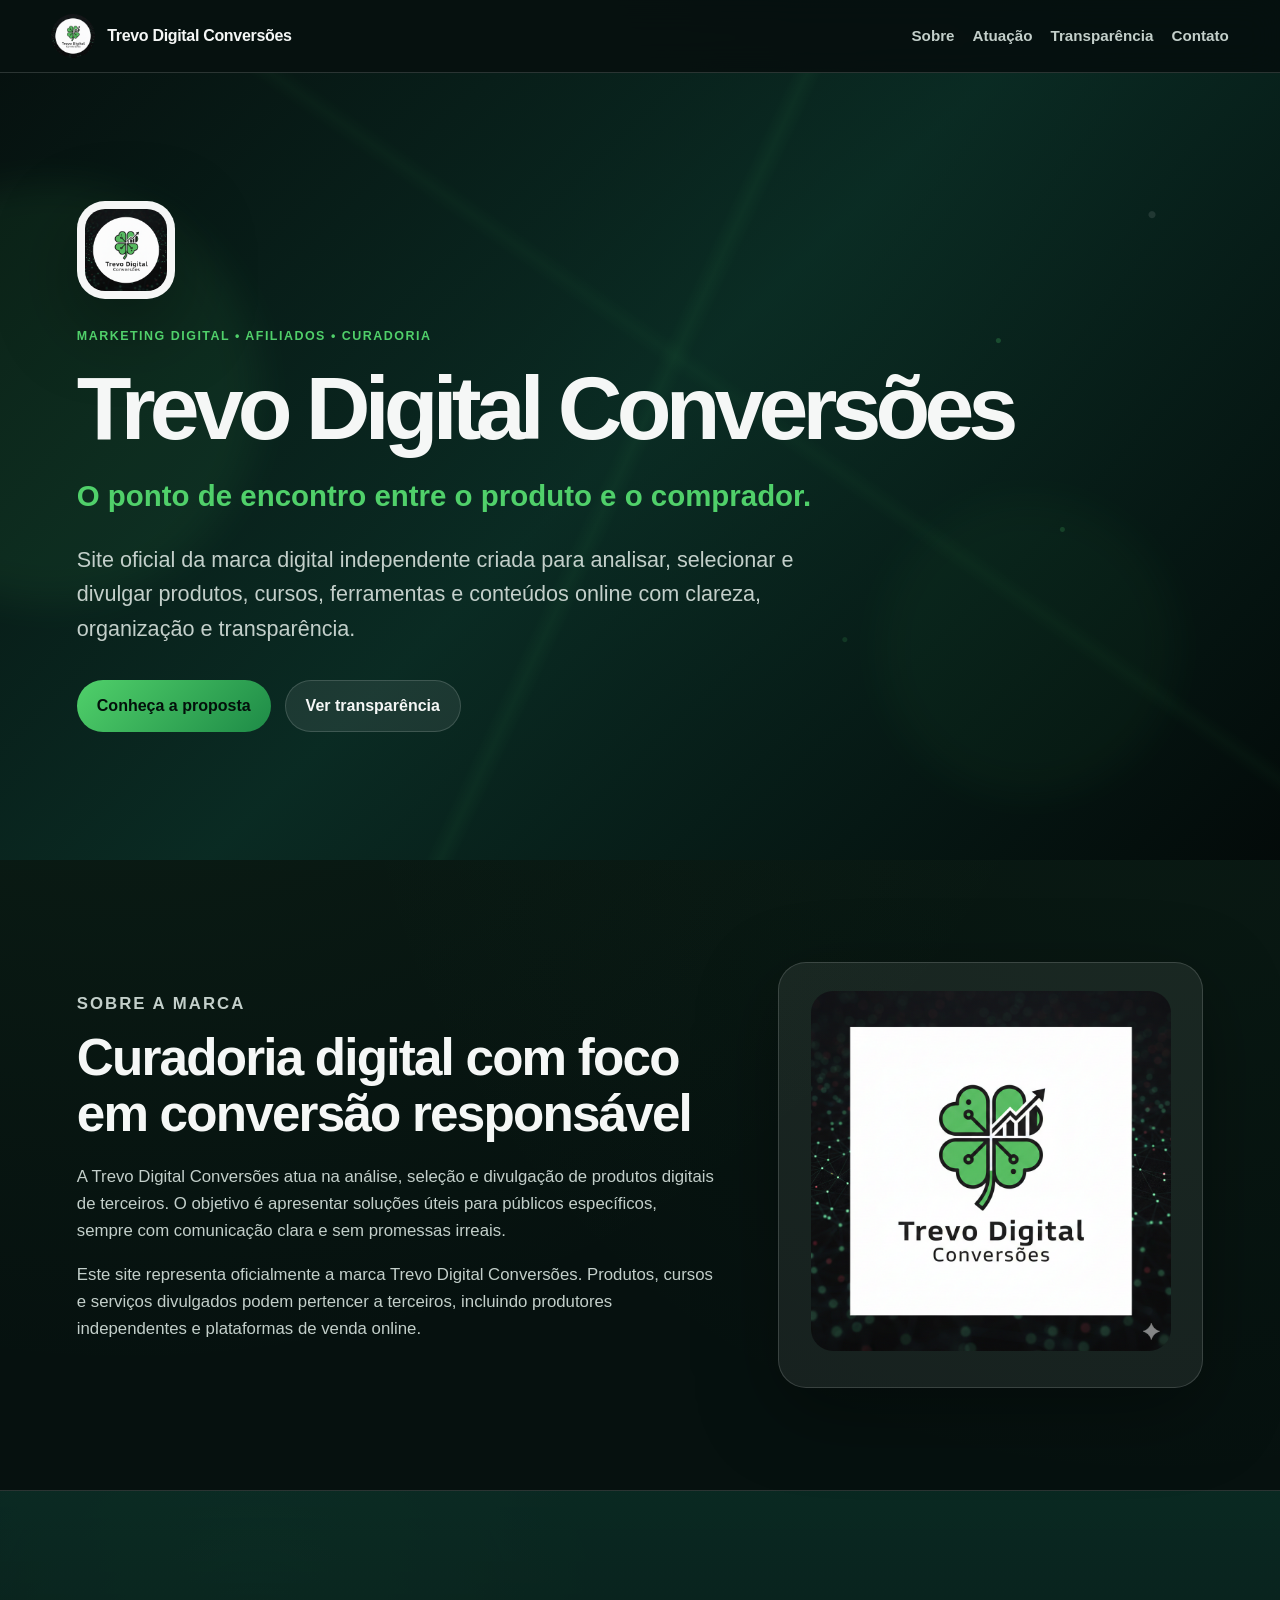
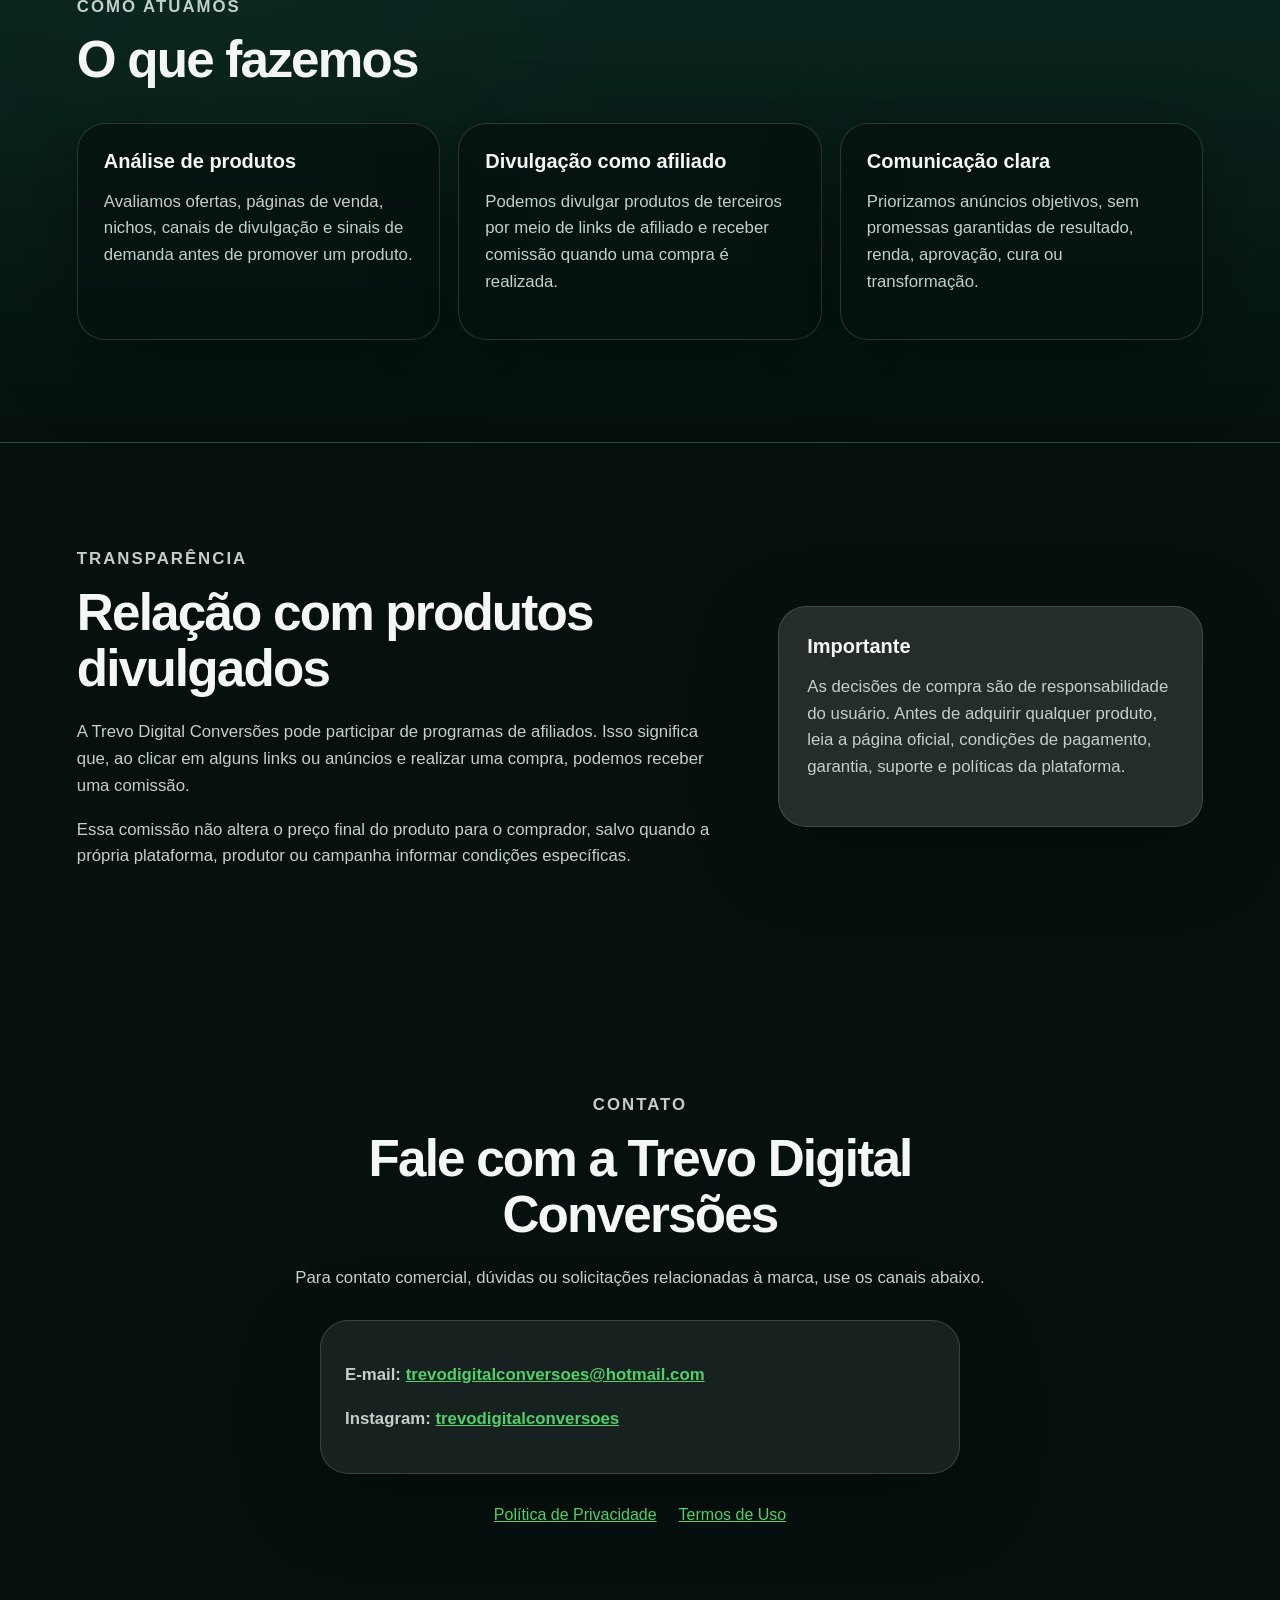
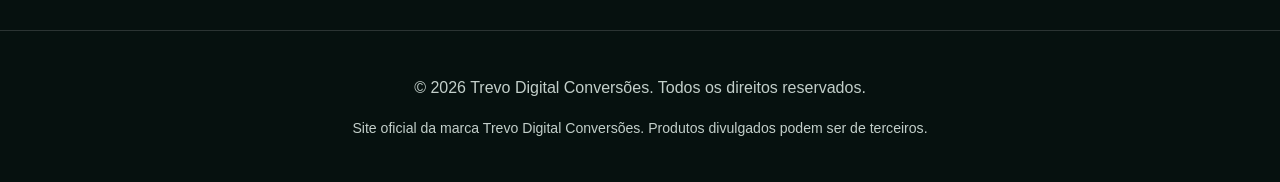
==== index.html @ 2ec28d75 "Implantação site oficial da marca Trevo Digital Conversões" ====
<!doctype html>
<html lang="pt-BR">
<head>
  <meta charset="utf-8">
  <meta name="viewport" content="width=device-width, initial-scale=1">
  <title>Trevo Digital Conversões</title>
  <meta name="description" content="Site oficial da Trevo Digital Conversões, marca digital independente de curadoria, análise e divulgação de produtos digitais.">
  <meta name="theme-color" content="#06110f">
  <meta name="robots" content="index, follow">
  <meta property="og:title" content="Trevo Digital Conversões">
  <meta property="og:description" content="Conexão estratégica entre produtos digitais e compradores.">
  <meta property="og:image" content="assets/logo-social.png">
  <meta property="og:type" content="website">
  <link rel="icon" href="assets/logo-social.png">
  <link rel="stylesheet" href="styles.css">
</head>

<body>
  <header class="site-header">
    <a class="brand" href="#inicio" aria-label="Trevo Digital Conversões">
      <img src="assets/logo-social.png" alt="Logo Trevo Digital Conversões">
      <span>Trevo Digital Conversões</span>
    </a>

    <nav aria-label="Navegação principal">
      <a href="#sobre">Sobre</a>
      <a href="#atuacao">Atuação</a>
      <a href="#transparencia">Transparência</a>
      <a href="#contato">Contato</a>
    </nav>
  </header>

  <main id="inicio">
    <section class="hero">
      <div class="hero-glow hero-glow-one"></div>
      <div class="hero-glow hero-glow-two"></div>
      <div class="network-bg" aria-hidden="true"></div>

      <div class="hero-content">
        <div class="hero-logo-wrap">
          <img src="assets/logo-social.png" alt="Logo Trevo Digital Conversões">
        </div>

        <p class="eyebrow">Marketing digital • Afiliados • Curadoria</p>

        <h1>Trevo Digital Conversões</h1>

        <p class="slogan">O ponto de encontro entre o produto e o comprador.</p>

        <p class="lead">
          Site oficial da marca digital independente criada para analisar, selecionar e divulgar
          produtos, cursos, ferramentas e conteúdos online com clareza, organização e transparência.
        </p>

        <div class="hero-actions">
          <a class="button primary" href="#atuacao">Conheça a proposta</a>
          <a class="button secondary" href="#transparencia">Ver transparência</a>
        </div>
      </div>
    </section>

    <section id="sobre" class="section">
      <div class="section-grid">
        <div>
          <p class="eyebrow">Sobre a marca</p>
          <h2>Curadoria digital com foco em conversão responsável</h2>
          <p>
            A Trevo Digital Conversões atua na análise, seleção e divulgação de produtos digitais
            de terceiros. O objetivo é apresentar soluções úteis para públicos específicos, sempre
            com comunicação clara e sem promessas irreais.
          </p>
          <p>
            Este site representa oficialmente a marca Trevo Digital Conversões. Produtos, cursos e
            serviços divulgados podem pertencer a terceiros, incluindo produtores independentes e
            plataformas de venda online.
          </p>
        </div>

        <div class="logo-card">
          <img src="assets/logo.png" alt="Símbolo e nome Trevo Digital Conversões">
        </div>
      </div>
    </section>

    <section id="atuacao" class="section section-dark">
      <p class="eyebrow">Como atuamos</p>
      <h2>O que fazemos</h2>

      <div class="cards">
        <article class="card">
          <h3>Análise de produtos</h3>
          <p>
            Avaliamos ofertas, páginas de venda, nichos, canais de divulgação e sinais de demanda
            antes de promover um produto.
          </p>
        </article>

        <article class="card">
          <h3>Divulgação como afiliado</h3>
          <p>
            Podemos divulgar produtos de terceiros por meio de links de afiliado e receber comissão
            quando uma compra é realizada.
          </p>
        </article>

        <article class="card">
          <h3>Comunicação clara</h3>
          <p>
            Priorizamos anúncios objetivos, sem promessas garantidas de resultado, renda, aprovação,
            cura ou transformação.
          </p>
        </article>
      </div>
    </section>

    <section id="transparencia" class="section">
      <div class="section-grid">
        <div>
          <p class="eyebrow">Transparência</p>
          <h2>Relação com produtos divulgados</h2>
          <p>
            A Trevo Digital Conversões pode participar de programas de afiliados. Isso significa que,
            ao clicar em alguns links ou anúncios e realizar uma compra, podemos receber uma comissão.
          </p>
          <p>
            Essa comissão não altera o preço final do produto para o comprador, salvo quando a própria
            plataforma, produtor ou campanha informar condições específicas.
          </p>
        </div>

        <div class="notice">
          <h3>Importante</h3>
          <p>
            As decisões de compra são de responsabilidade do usuário. Antes de adquirir qualquer produto,
            leia a página oficial, condições de pagamento, garantia, suporte e políticas da plataforma.
          </p>
        </div>
      </div>
    </section>

    <section id="contato" class="section section-contact">
      <p class="eyebrow">Contato</p>
      <h2>Fale com a Trevo Digital Conversões</h2>
      <p>
        Para contato comercial, dúvidas ou solicitações relacionadas à marca, use os canais abaixo.
      </p>

      <div class="contact-box">
        <p><strong>E-mail:</strong> <a href="mailto:trevodigitalconversoes@hotmail.com">trevodigitalconversoes@hotmail.com</a></p>
        <p><strong>Instagram:</strong> <a href="https://www.instagram.com/trevodigitalconversoes/" target="_blank" rel="noopener">trevodigitalconversoes</a></p>
      </div>

      <div class="links-footer">
        <a href="politica-de-privacidade.html">Política de Privacidade</a>
        <a href="termos-de-uso.html">Termos de Uso</a>
      </div>
    </section>
  </main>

  <footer class="site-footer">
    <p>© <span id="year"></span> Trevo Digital Conversões. Todos os direitos reservados.</p>
    <p class="small">
      Site oficial da marca Trevo Digital Conversões. Produtos divulgados podem ser de terceiros.
    </p>
  </footer>

  <script>
    document.getElementById("year").textContent = new Date().getFullYear();
  </script>
</body>
</html>
---- styles.css ----
* {
  box-sizing: border-box;
}

:root {
  --bg: #06110f;
  --bg-2: #0b2f27;
  --panel: rgba(255, 255, 255, 0.07);
  --panel-strong: rgba(255, 255, 255, 0.12);
  --text: #f5f7f6;
  --muted: #c3cfca;
  --green: #50d06a;
  --green-dark: #1e8b47;
  --line: rgba(255, 255, 255, 0.15);
  --shadow: 0 24px 80px rgba(0, 0, 0, 0.35);
}

html {
  scroll-behavior: smooth;
}

body {
  margin: 0;
  font-family: Arial, Helvetica, sans-serif;
  background:
    radial-gradient(circle at 10% 10%, rgba(80, 208, 106, 0.09), transparent 32%),
    radial-gradient(circle at 90% 20%, rgba(80, 208, 106, 0.05), transparent 28%),
    var(--bg);
  color: var(--text);
  line-height: 1.6;
}

a {
  color: inherit;
}

.site-header {
  position: sticky;
  top: 0;
  z-index: 10;
  display: flex;
  align-items: center;
  justify-content: space-between;
  gap: 24px;
  padding: 14px clamp(18px, 4vw, 56px);
  background: rgba(6, 17, 15, 0.88);
  backdrop-filter: blur(16px);
  border-bottom: 1px solid var(--line);
}

.brand {
  display: inline-flex;
  align-items: center;
  gap: 12px;
  text-decoration: none;
  font-weight: 800;
  letter-spacing: -0.02em;
}

.brand img {
  width: 44px;
  height: 44px;
  border-radius: 50%;
}

nav {
  display: flex;
  gap: 18px;
  flex-wrap: wrap;
  color: var(--muted);
  font-size: 0.95rem;
  font-weight: 700;
}

nav a {
  text-decoration: none;
}

nav a:hover {
  color: var(--text);
}

.hero {
  position: relative;
  min-height: 82vh;
  display: grid;
  align-items: center;
  padding: clamp(72px, 10vw, 130px) clamp(20px, 6vw, 80px);
  overflow: hidden;
  background:
    linear-gradient(135deg, rgba(6, 17, 15, 0.98), rgba(10, 45, 37, 0.88) 48%, rgba(3, 10, 9, 0.98)),
    radial-gradient(circle at 70% 40%, rgba(80, 208, 106, 0.12), transparent 38%);
}

.network-bg {
  position: absolute;
  inset: 0;
  opacity: 0.28;
  background:
    linear-gradient(115deg, transparent 0 48%, rgba(80, 208, 106, 0.18) 49%, transparent 50%),
    linear-gradient(35deg, transparent 0 57%, rgba(80, 208, 106, 0.13) 58%, transparent 59%),
    radial-gradient(circle at 78% 34%, rgba(80, 208, 106, 0.85) 0 2px, transparent 3px),
    radial-gradient(circle at 83% 58%, rgba(80, 208, 106, 0.65) 0 2px, transparent 3px),
    radial-gradient(circle at 66% 72%, rgba(80, 208, 106, 0.5) 0 2px, transparent 3px),
    radial-gradient(circle at 90% 18%, rgba(255, 255, 255, 0.36) 0 3px, transparent 4px);
}

.hero-glow {
  position: absolute;
  border-radius: 50%;
  filter: blur(18px);
  opacity: 0.48;
}

.hero-glow-one {
  width: 420px;
  height: 420px;
  left: -160px;
  top: 110px;
  background: rgba(80, 208, 106, 0.16);
}

.hero-glow-two {
  width: 300px;
  height: 300px;
  right: 8%;
  bottom: 8%;
  background: rgba(80, 208, 106, 0.08);
}

.hero-content {
  position: relative;
  max-width: 940px;
}

.hero-logo-wrap {
  width: 98px;
  height: 98px;
  display: grid;
  place-items: center;
  margin-bottom: 28px;
  border-radius: 28px;
  background: rgba(255, 255, 255, 0.96);
  box-shadow: var(--shadow);
}

.hero-logo-wrap img {
  width: 82px;
  height: 82px;
  border-radius: 20px;
}

.eyebrow {
  margin: 0 0 12px;
  color: var(--green);
  font-weight: 800;
  text-transform: uppercase;
  letter-spacing: 0.12em;
  font-size: 0.78rem;
}

h1, h2, h3 {
  line-height: 1.1;
}

h1 {
  font-size: clamp(3rem, 7vw, 6.2rem);
  margin: 0 0 14px;
  letter-spacing: -0.065em;
}

.slogan {
  margin: 0 0 24px;
  font-size: clamp(1.32rem, 2.3vw, 2rem);
  color: var(--green);
  font-weight: 800;
  max-width: 820px;
}

h2 {
  font-size: clamp(2rem, 4vw, 3.3rem);
  margin: 0 0 22px;
  letter-spacing: -0.035em;
}

h3 {
  font-size: 1.25rem;
  margin: 0 0 12px;
}

.lead {
  font-size: clamp(1.1rem, 2vw, 1.35rem);
  color: var(--muted);
  max-width: 720px;
}

.hero-actions {
  display: flex;
  gap: 14px;
  flex-wrap: wrap;
  margin-top: 34px;
}

.button {
  display: inline-flex;
  align-items: center;
  justify-content: center;
  min-height: 48px;
  padding: 12px 20px;
  border-radius: 999px;
  text-decoration: none;
  font-weight: 800;
  border: 1px solid var(--line);
}

.button.primary {
  background: linear-gradient(135deg, var(--green), var(--green-dark));
  color: #03100b;
  border: none;
}

.button.secondary {
  background: rgba(255, 255, 255, 0.08);
}

.section {
  padding: clamp(56px, 8vw, 105px) clamp(20px, 6vw, 80px);
}

.section-grid {
  display: grid;
  grid-template-columns: 1.2fr 0.8fr;
  gap: clamp(24px, 5vw, 80px);
  align-items: center;
  max-width: 1160px;
  margin: 0 auto;
}

.section p {
  color: var(--muted);
  font-size: 1.05rem;
}

.logo-card, .notice, .card, .contact-box {
  background: var(--panel);
  border: 1px solid var(--line);
  border-radius: 28px;
  box-shadow: var(--shadow);
}

.logo-card {
  padding: 28px;
  text-align: center;
}

.logo-card img {
  width: min(100%, 360px);
  border-radius: 22px;
}

.section-dark {
  background:
    linear-gradient(180deg, rgba(11, 47, 39, 0.78), rgba(6, 17, 15, 0.98)),
    radial-gradient(circle at 20% 30%, rgba(80, 208, 106, 0.12), transparent 32%);
  border-top: 1px solid var(--line);
  border-bottom: 1px solid var(--line);
}

.section-dark > h2,
.section-dark > .eyebrow {
  max-width: 1160px;
  margin-left: auto;
  margin-right: auto;
}

.cards {
  max-width: 1160px;
  margin: 34px auto 0;
  display: grid;
  grid-template-columns: repeat(3, 1fr);
  gap: 18px;
}

.card {
  padding: 26px;
  background: rgba(6, 17, 15, 0.72);
}

.notice {
  padding: 28px;
  background: var(--panel-strong);
}

.section-contact {
  text-align: center;
  max-width: 900px;
  margin: 0 auto;
}

.contact-box {
  text-align: left;
  max-width: 640px;
  margin: 28px auto 0;
  padding: 24px;
}

.contact-box a {
  color: var(--green);
  font-weight: 700;
}

.links-footer {
  display: flex;
  justify-content: center;
  gap: 22px;
  flex-wrap: wrap;
  margin-top: 28px;
}

.links-footer a {
  color: var(--green);
}

.site-footer {
  padding: 28px clamp(20px, 6vw, 80px);
  border-top: 1px solid var(--line);
  text-align: center;
  color: var(--muted);
}

.site-footer .small {
  font-size: 0.88rem;
}

.policy-page {
  max-width: 900px;
  margin: 0 auto;
  padding: clamp(40px, 8vw, 86px) 20px;
}

.policy-page h1 {
  font-size: clamp(2.2rem, 5vw, 3.8rem);
}

.policy-page article {
  background: var(--panel);
  border: 1px solid var(--line);
  border-radius: 28px;
  padding: clamp(24px, 4vw, 44px);
}

.policy-page p, .policy-page li {
  color: var(--muted);
}

.back-link {
  display: inline-block;
  margin-bottom: 28px;
  color: var(--green);
}

@media (max-width: 800px) {
  .site-header {
    align-items: flex-start;
    flex-direction: column;
  }

  .section-grid,
  .cards {
    grid-template-columns: 1fr;
  }

  .hero {
    min-height: 72vh;
  }

  .hero-logo-wrap {
    width: 82px;
    height: 82px;
  }

  .hero-logo-wrap img {
    width: 68px;
    height: 68px;
  }
}
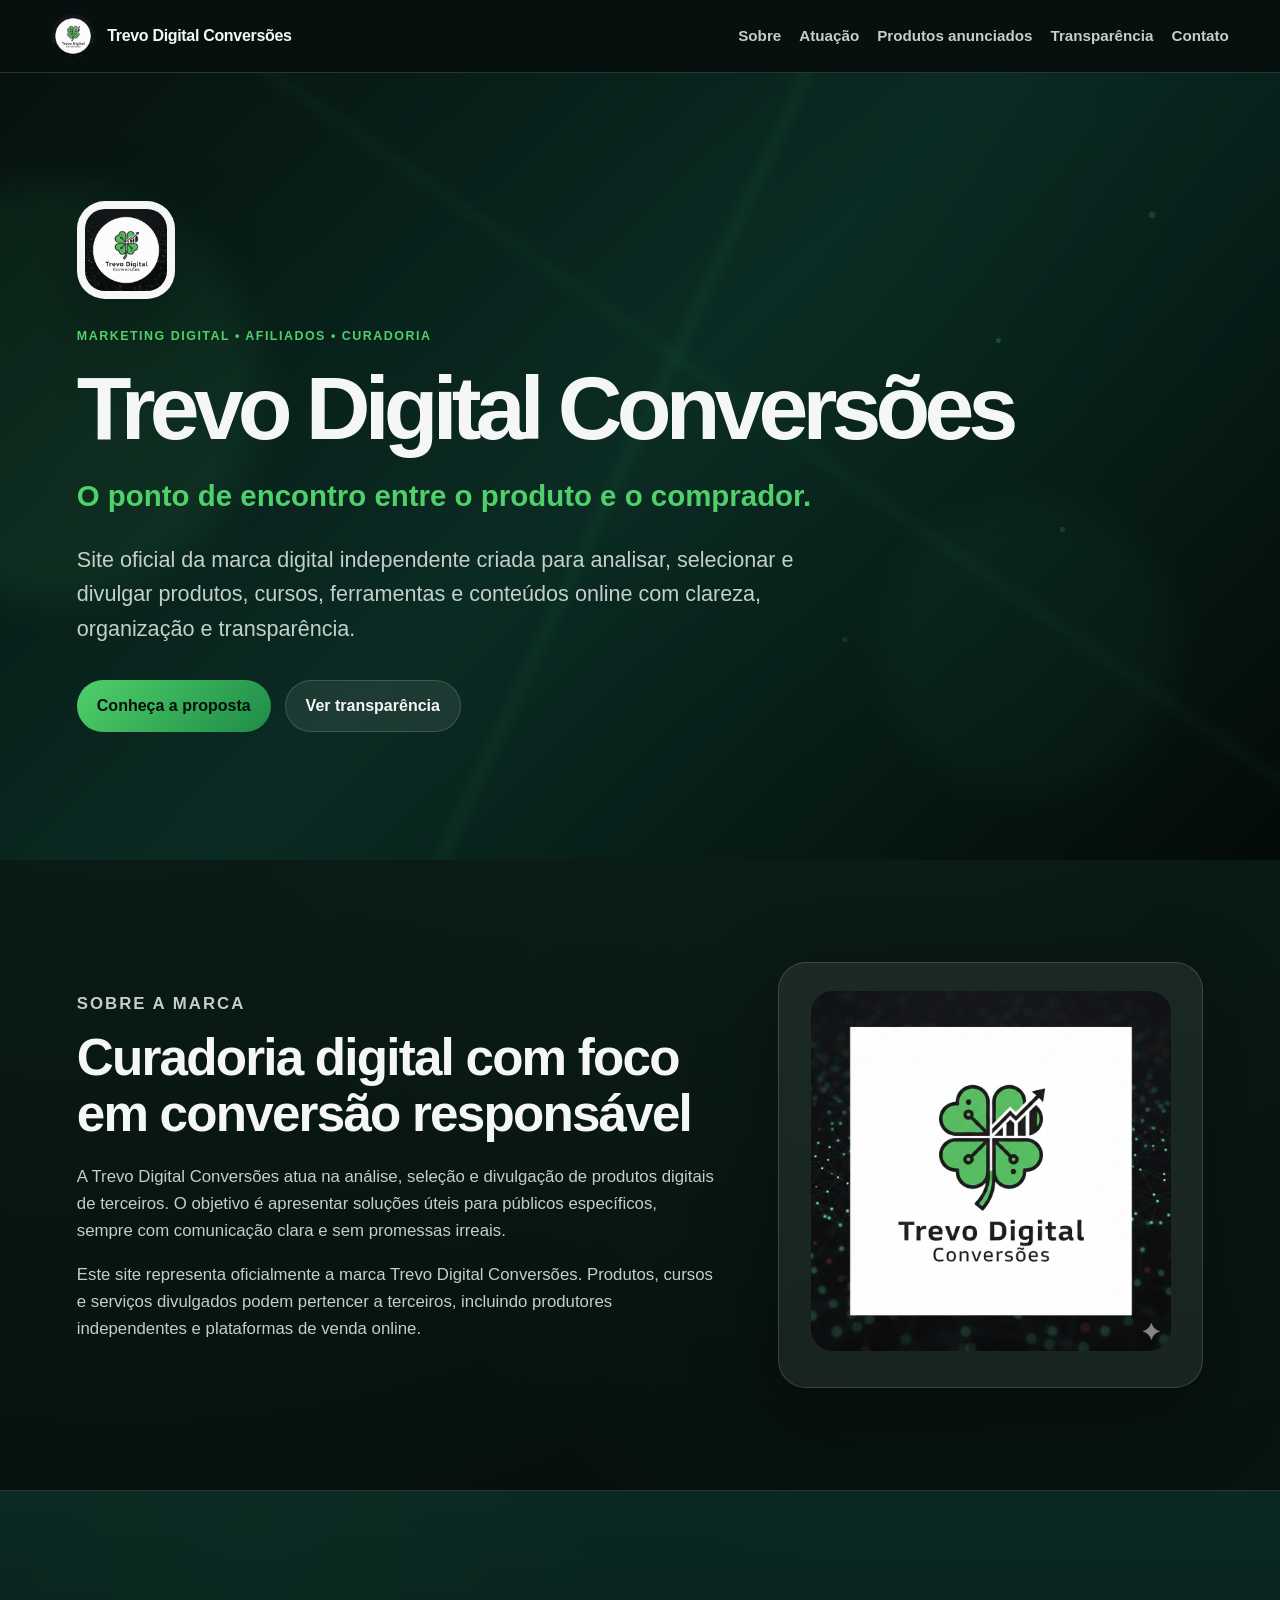
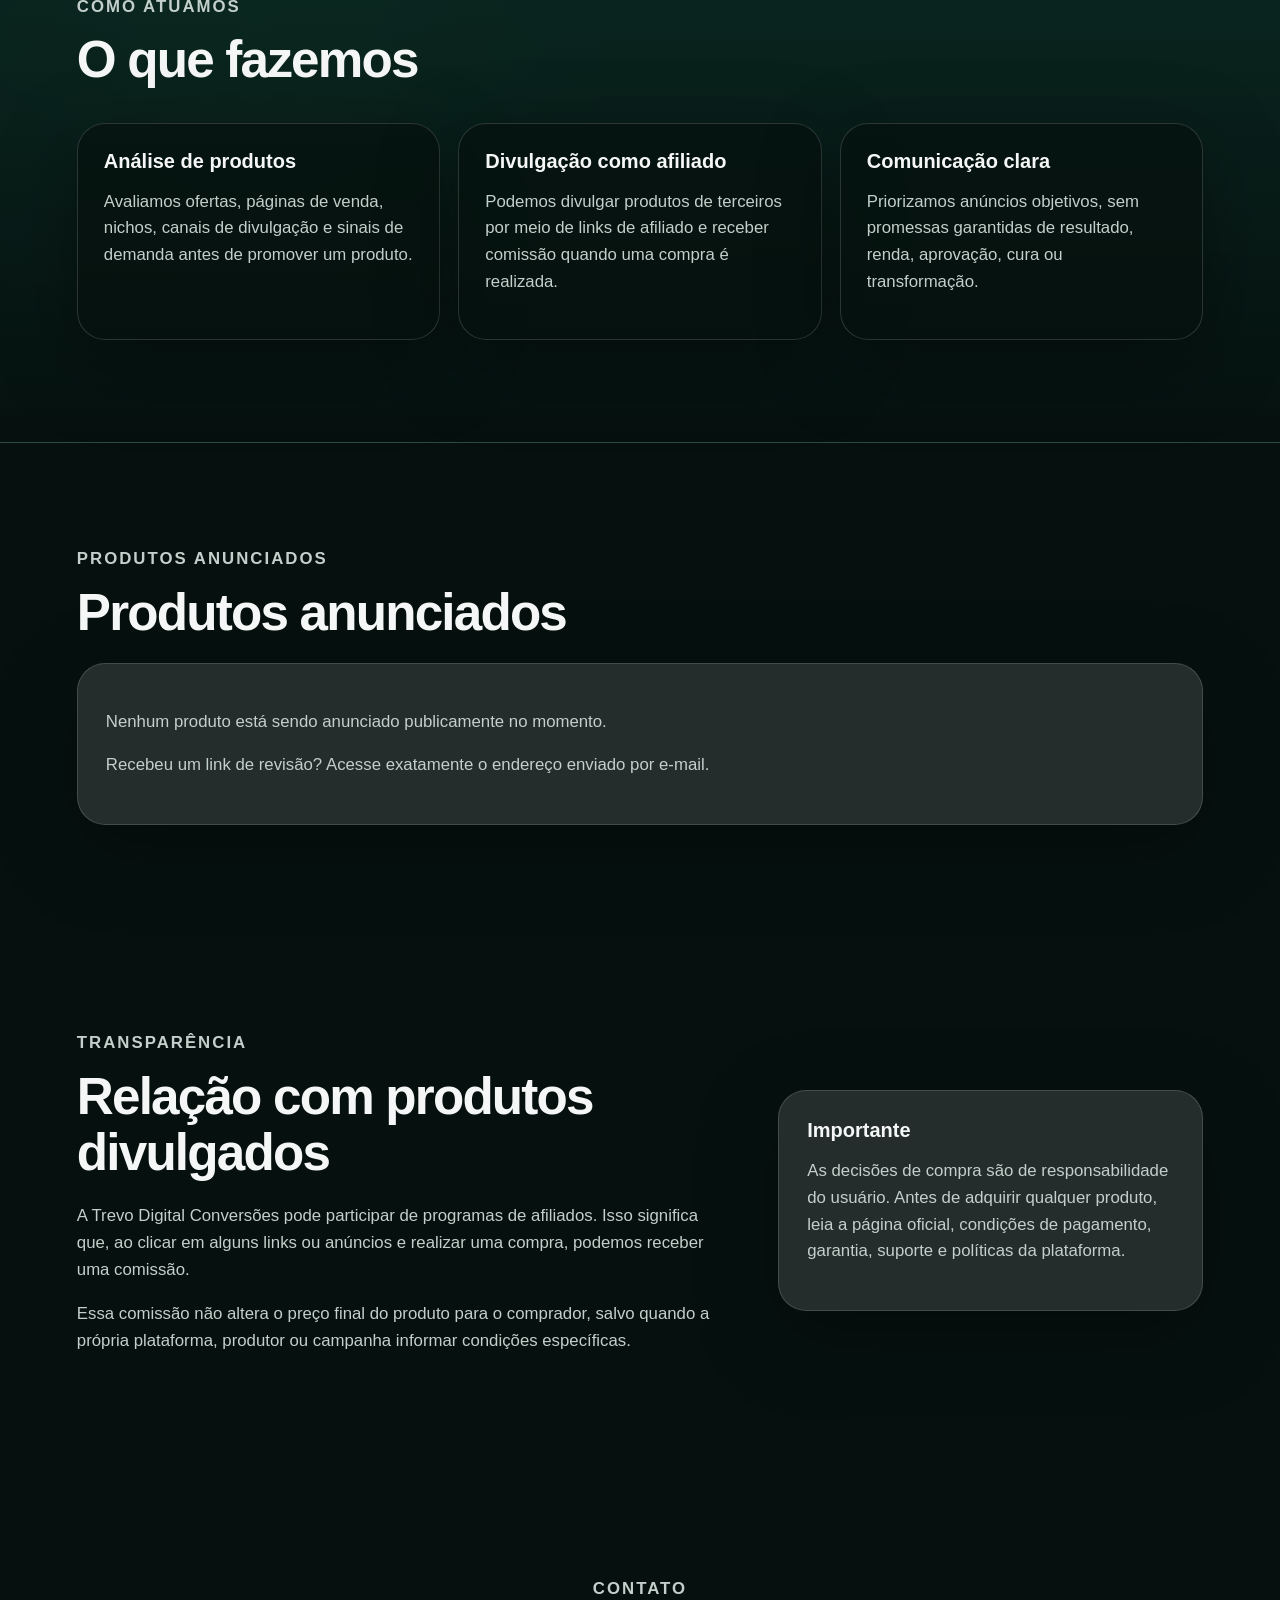
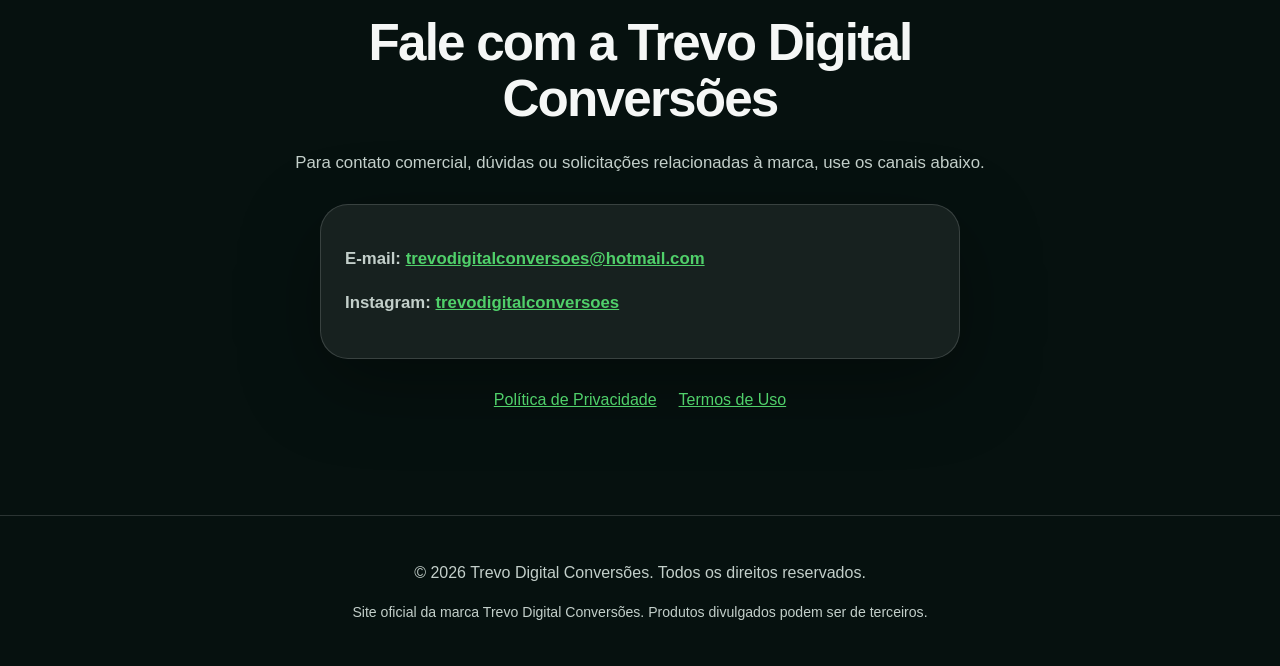
==== commit 4287d3ba: "feat: reconstruir landing de aprovação em HTML estático Reconstroi a landing "+100 Aplicativos Úteis" ====
--- a/index.html
+++ b/index.html
@@ -25,6 +25,7 @@
     <nav aria-label="Navegação principal">
       <a href="#sobre">Sobre</a>
       <a href="#atuacao">Atuação</a>
+      <a href="#produtos">Produtos anunciados</a>
       <a href="#transparencia">Transparência</a>
       <a href="#contato">Contato</a>
     </nav>
@@ -113,6 +114,16 @@
       </div>
     </section>
 
+    <section id="produtos" class="section">
+      <p class="eyebrow">Produtos anunciados</p>
+      <h2>Produtos anunciados</h2>
+
+      <div class="notice">
+        <p>Nenhum produto está sendo anunciado publicamente no momento.</p>
+        <p>Recebeu um link de revisão? Acesse exatamente o endereço enviado por e-mail.</p>
+      </div>
+    </section>
+
     <section id="transparencia" class="section">
       <div class="section-grid">
         <div>
@@ -158,14 +169,10 @@
   </main>
 
   <footer class="site-footer">
-    <p>© <span id="year"></span> Trevo Digital Conversões. Todos os direitos reservados.</p>
+    <p>© 2026 Trevo Digital Conversões. Todos os direitos reservados.</p>
     <p class="small">
       Site oficial da marca Trevo Digital Conversões. Produtos divulgados podem ser de terceiros.
     </p>
   </footer>
-
-  <script>
-    document.getElementById("year").textContent = new Date().getFullYear();
-  </script>
 </body>
 </html>
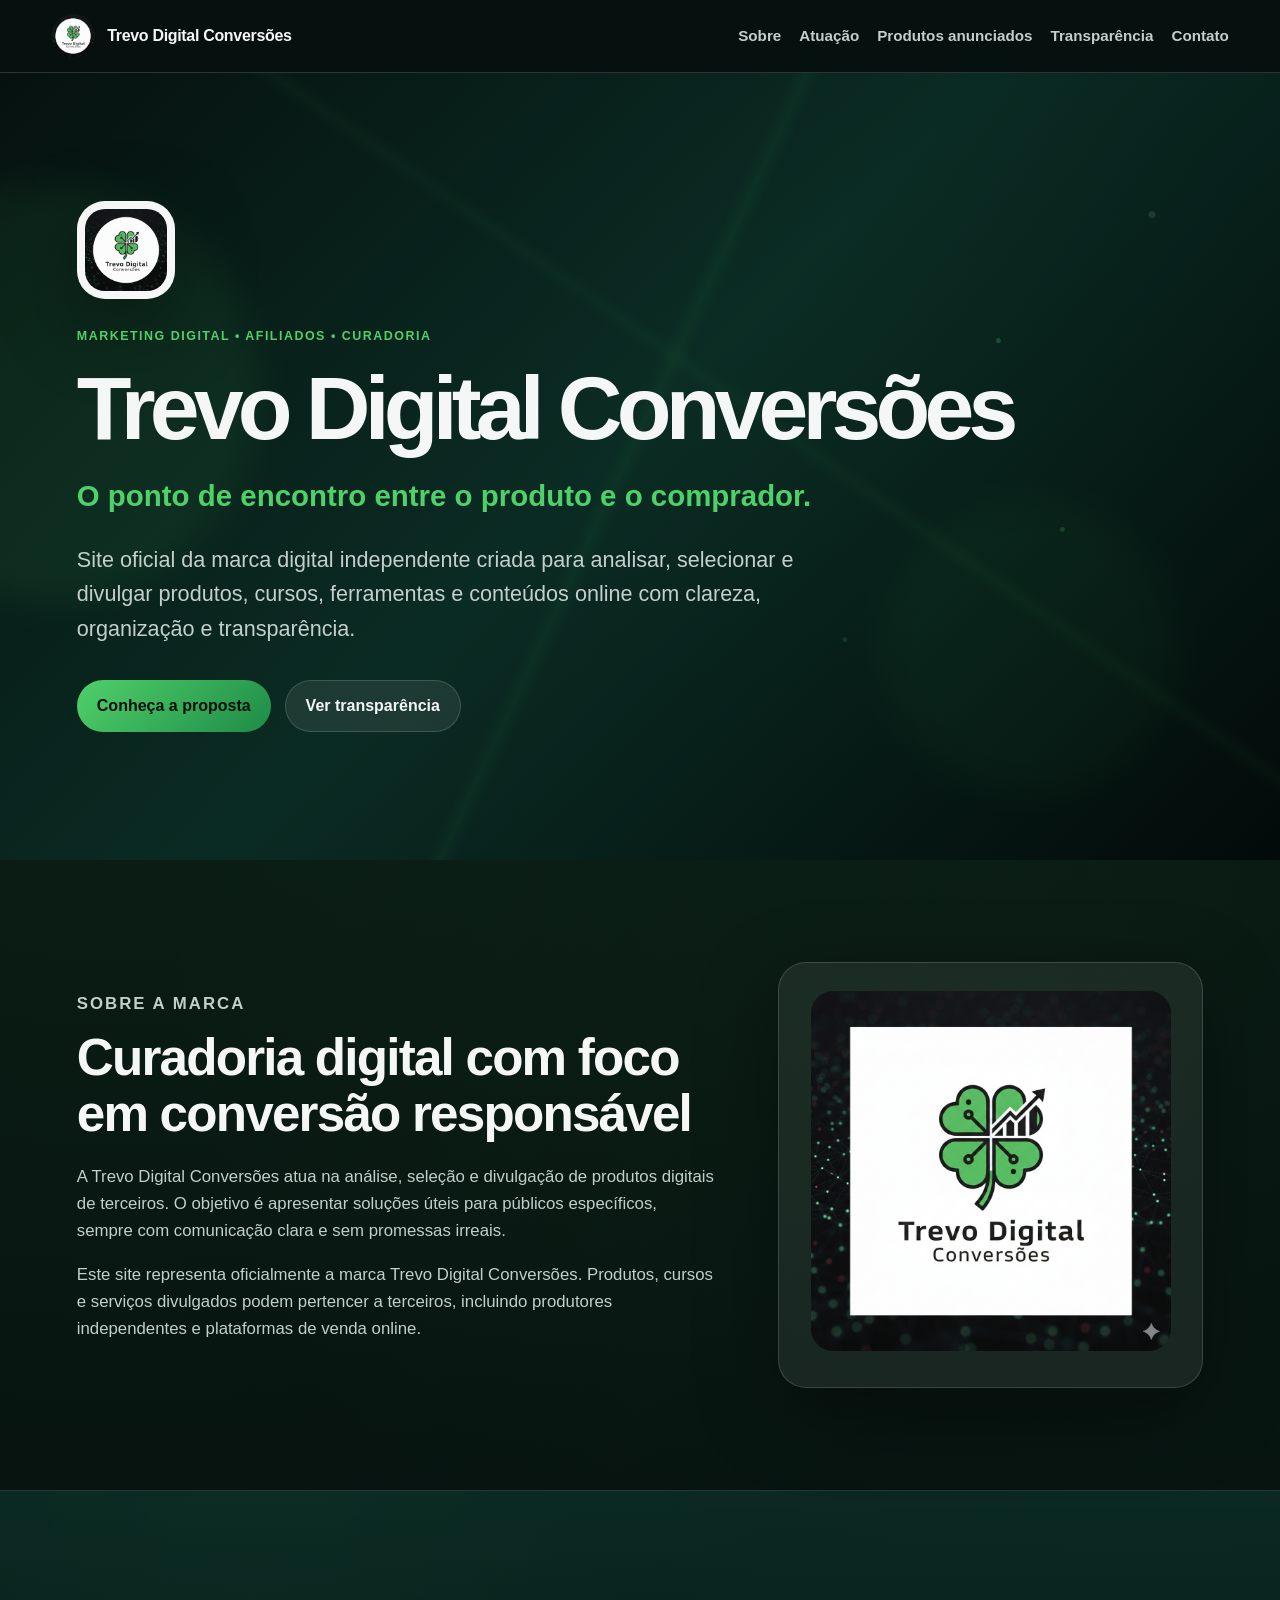
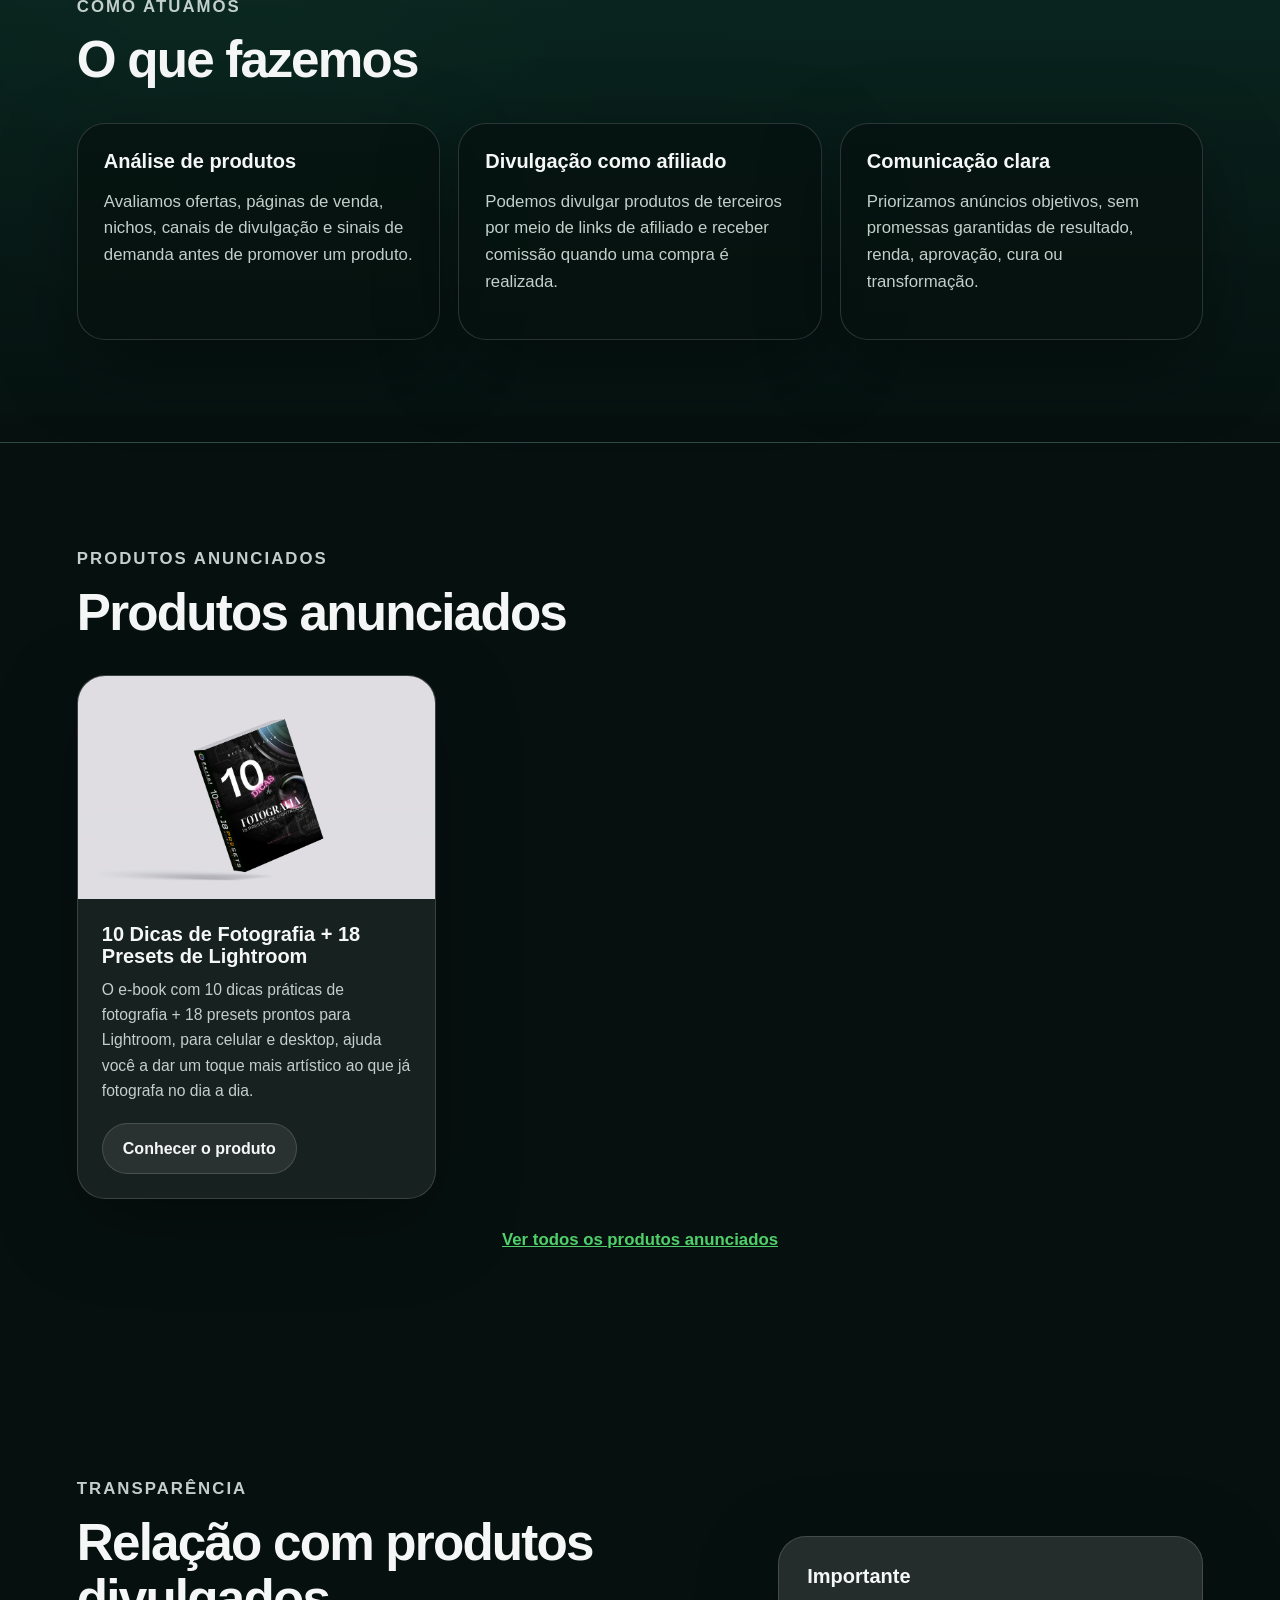
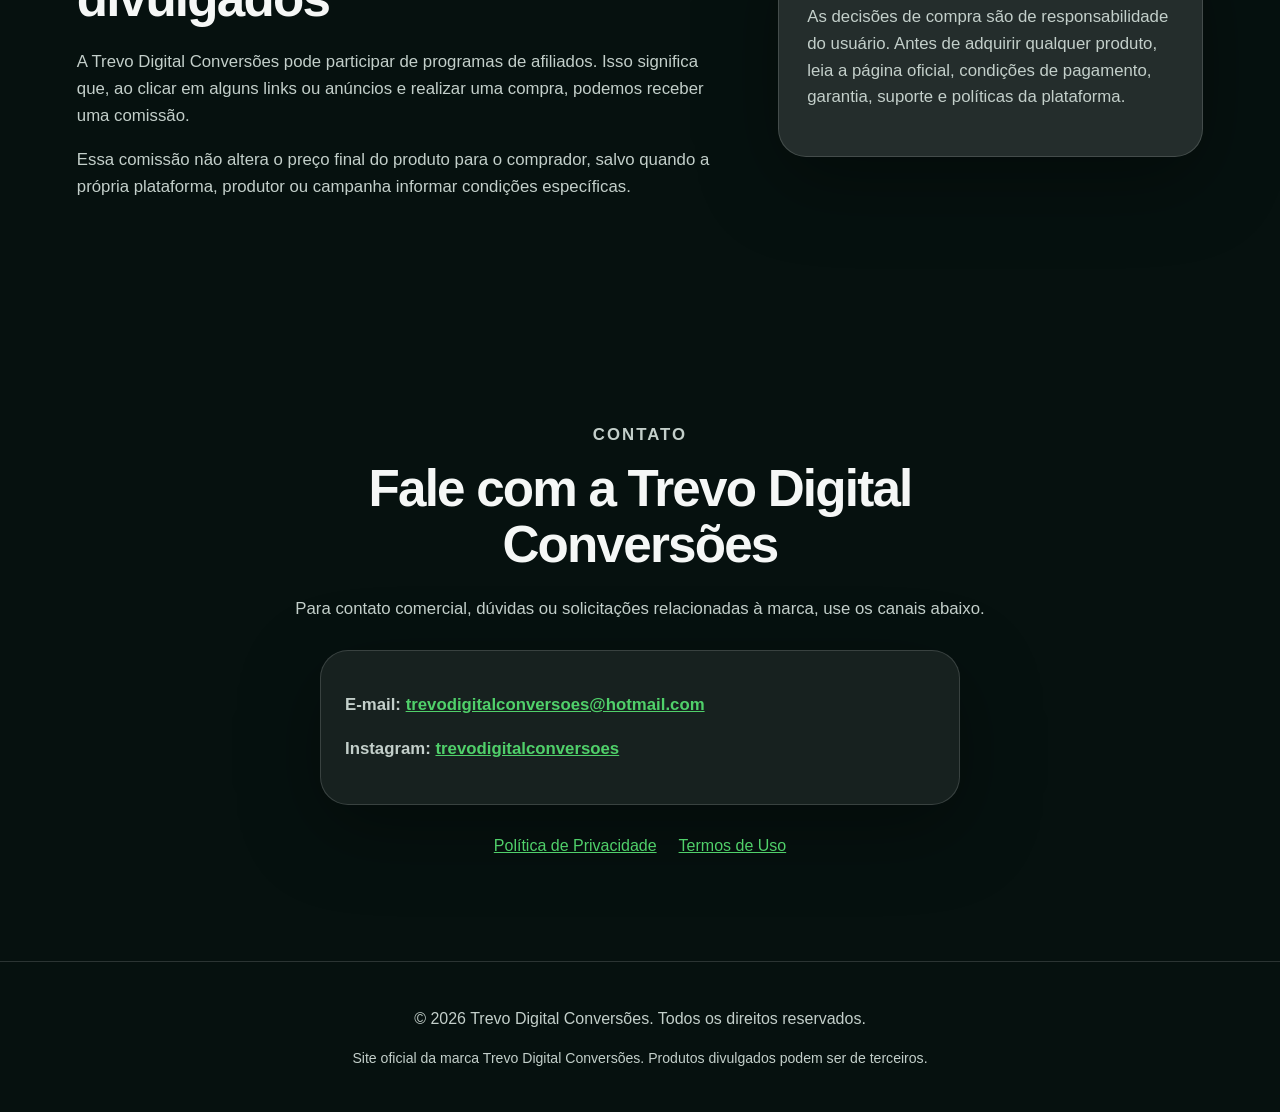
==== commit 870ca332: "feat: cria catalogo /produtos/ e card de produto na home Corrige dois problemas encontrados na revis" ====
--- a/index.html
+++ b/index.html
@@ -118,10 +118,20 @@
       <p class="eyebrow">Produtos anunciados</p>
       <h2>Produtos anunciados</h2>
 
-      <div class="notice">
-        <p>Nenhum produto está sendo anunciado publicamente no momento.</p>
-        <p>Recebeu um link de revisão? Acesse exatamente o endereço enviado por e-mail.</p>
+      <div class="product-grid">
+        <article class="product-card">
+          <a class="product-card-image" href="produtos/fotografia-presets-lightroom/" aria-hidden="true" tabindex="-1">
+            <img src="produtos/fotografia-presets-lightroom/assets/mockup-hero-04.jpg" alt="10 dicas de fotografia + 18 presets de Lightroom" loading="lazy">
+          </a>
+          <div class="product-card-body">
+            <h3>10 Dicas de Fotografia + 18 Presets de Lightroom</h3>
+            <p>O e-book com 10 dicas práticas de fotografia + 18 presets prontos para Lightroom, para celular e desktop, ajuda você a dar um toque mais artístico ao que já fotografa no dia a dia.</p>
+            <a class="button secondary" href="produtos/fotografia-presets-lightroom/">Conhecer o produto</a>
+          </div>
+        </article>
       </div>
+
+      <p class="products-catalog-link"><a href="produtos/">Ver todos os produtos anunciados</a></p>
     </section>
 
     <section id="transparencia" class="section">
--- a/styles.css
+++ b/styles.css
@@ -291,6 +291,66 @@
   background: var(--panel-strong);
 }
 
+.product-grid {
+  max-width: 1160px;
+  margin: 34px auto 0;
+  display: grid;
+  grid-template-columns: repeat(auto-fill, minmax(280px, 1fr));
+  gap: 24px;
+}
+
+.product-card {
+  display: flex;
+  flex-direction: column;
+  background: var(--panel);
+  border: 1px solid var(--line);
+  border-radius: 28px;
+  box-shadow: var(--shadow);
+  overflow: hidden;
+}
+
+.product-card-image {
+  display: block;
+  aspect-ratio: 16 / 10;
+  overflow: hidden;
+}
+
+.product-card-image img {
+  width: 100%;
+  height: 100%;
+  object-fit: cover;
+  display: block;
+}
+
+.product-card-body {
+  padding: 24px;
+}
+
+.product-card-body h3 {
+  margin: 0 0 10px;
+}
+
+.product-card-body p {
+  color: var(--muted);
+  font-size: 0.98rem;
+  margin: 0 0 20px;
+}
+
+.products-catalog-link {
+  margin-top: 28px;
+  text-align: center;
+}
+
+.products-catalog-link a {
+  color: var(--green);
+  font-weight: 700;
+}
+
+.catalog-page h1 {
+  font-size: clamp(2.2rem, 5vw, 3.8rem);
+  letter-spacing: -0.03em;
+}
+
 .section-contact {
   text-align: center;
   max-width: 900px;
@@ -332,6 +392,30 @@
   font-size: 0.88rem;
 }
 
+.review-notice {
+  min-height: auto;
+  padding: clamp(48px, 8vw, 96px) clamp(20px, 6vw, 80px);
+  display: grid;
+  place-items: center;
+}
+
+.review-notice .notice {
+  max-width: 480px;
+  text-align: center;
+  padding: clamp(24px, 4vw, 36px);
+}
+
+.review-notice h1 {
+  font-size: clamp(1.5rem, 4vw, 2.2rem);
+  letter-spacing: -0.02em;
+  margin: 0 0 14px;
+}
+
+.review-notice .small {
+  font-size: 0.9rem;
+  opacity: 0.85;
+}
+
 .policy-page {
   max-width: 900px;
   margin: 0 auto;
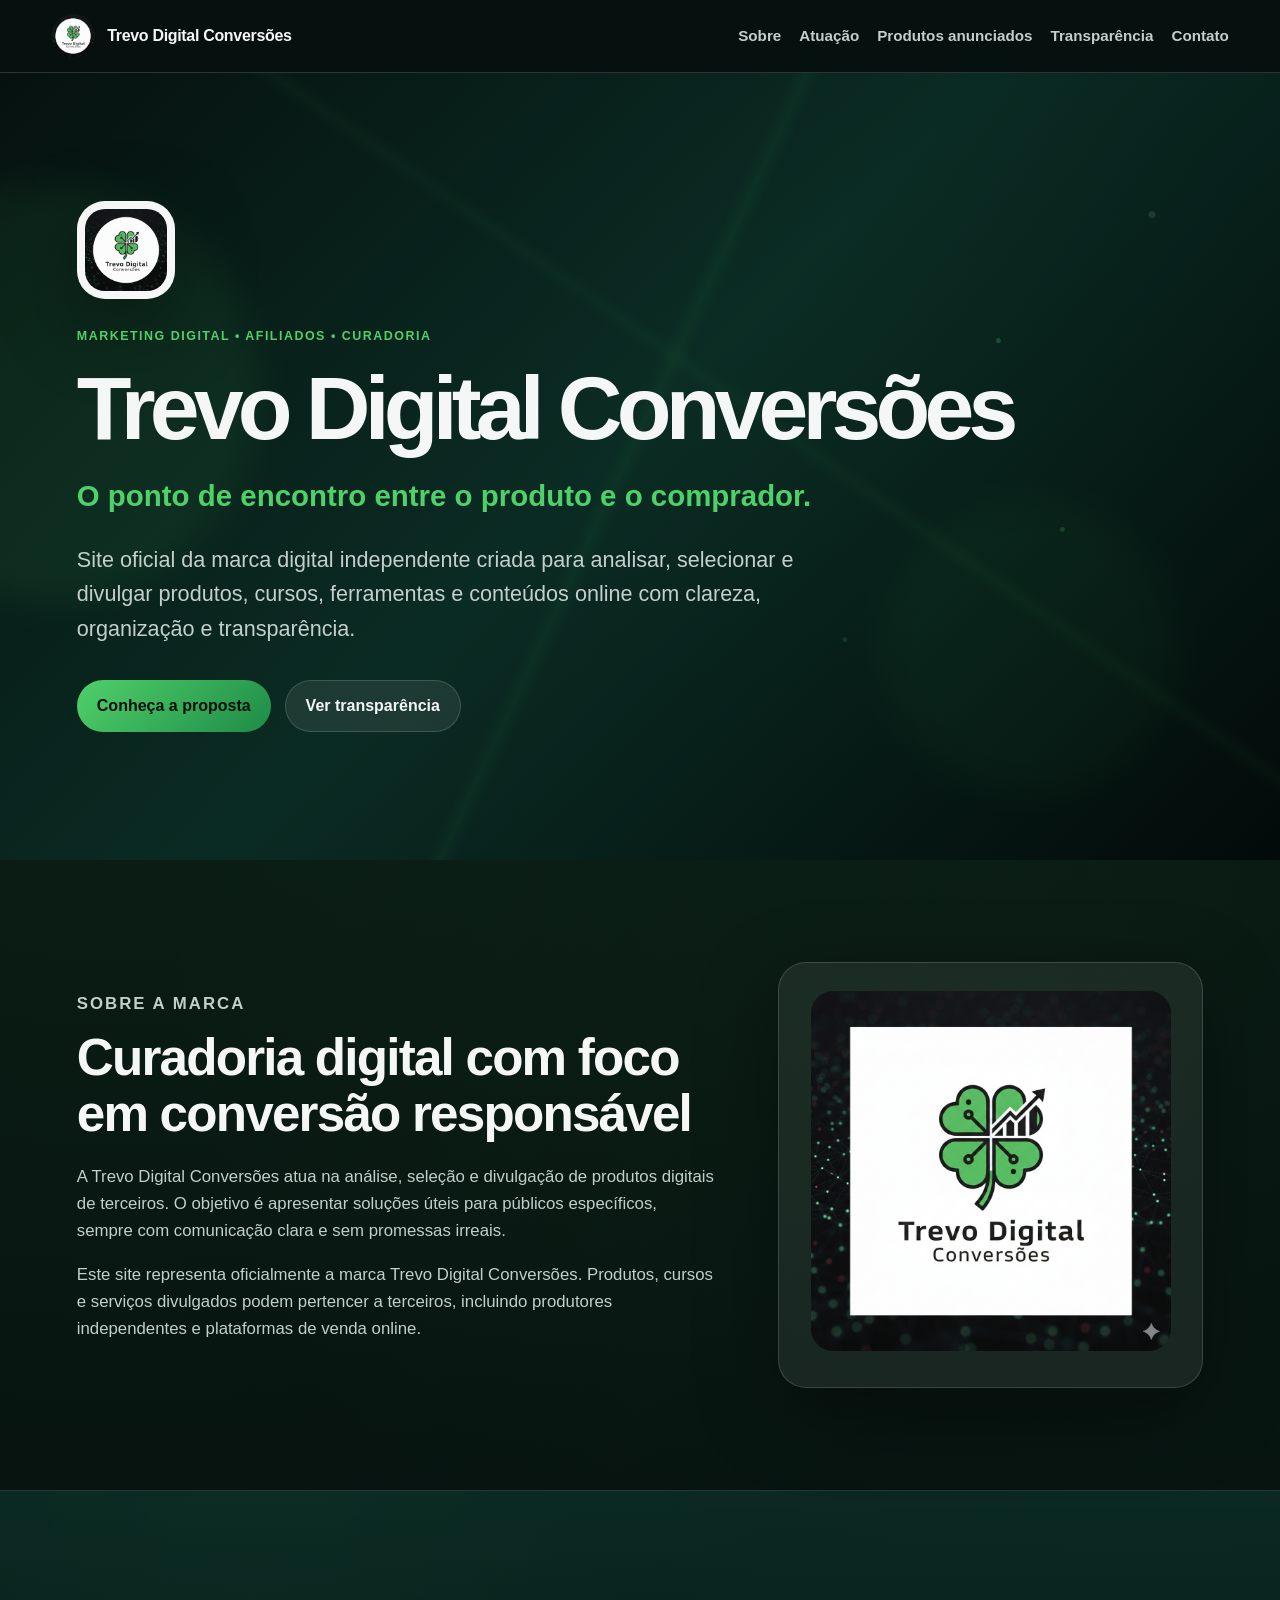
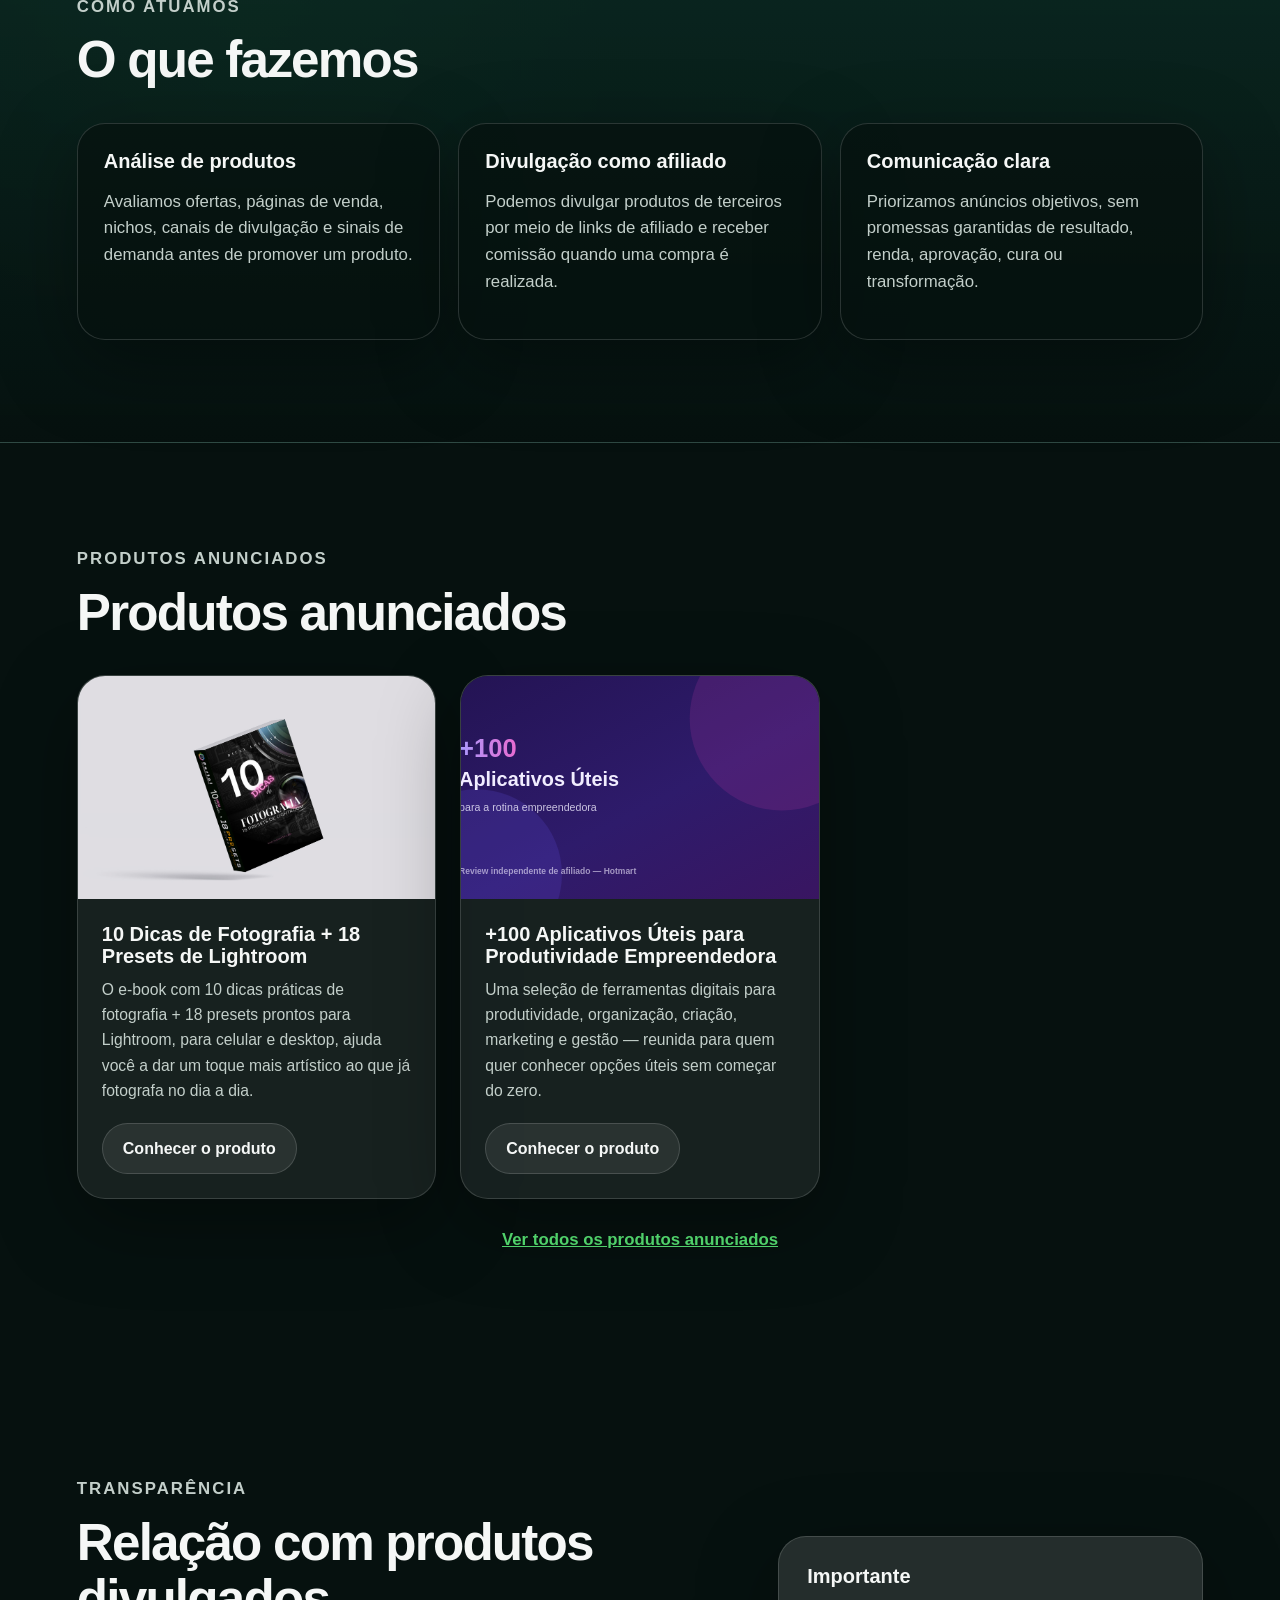
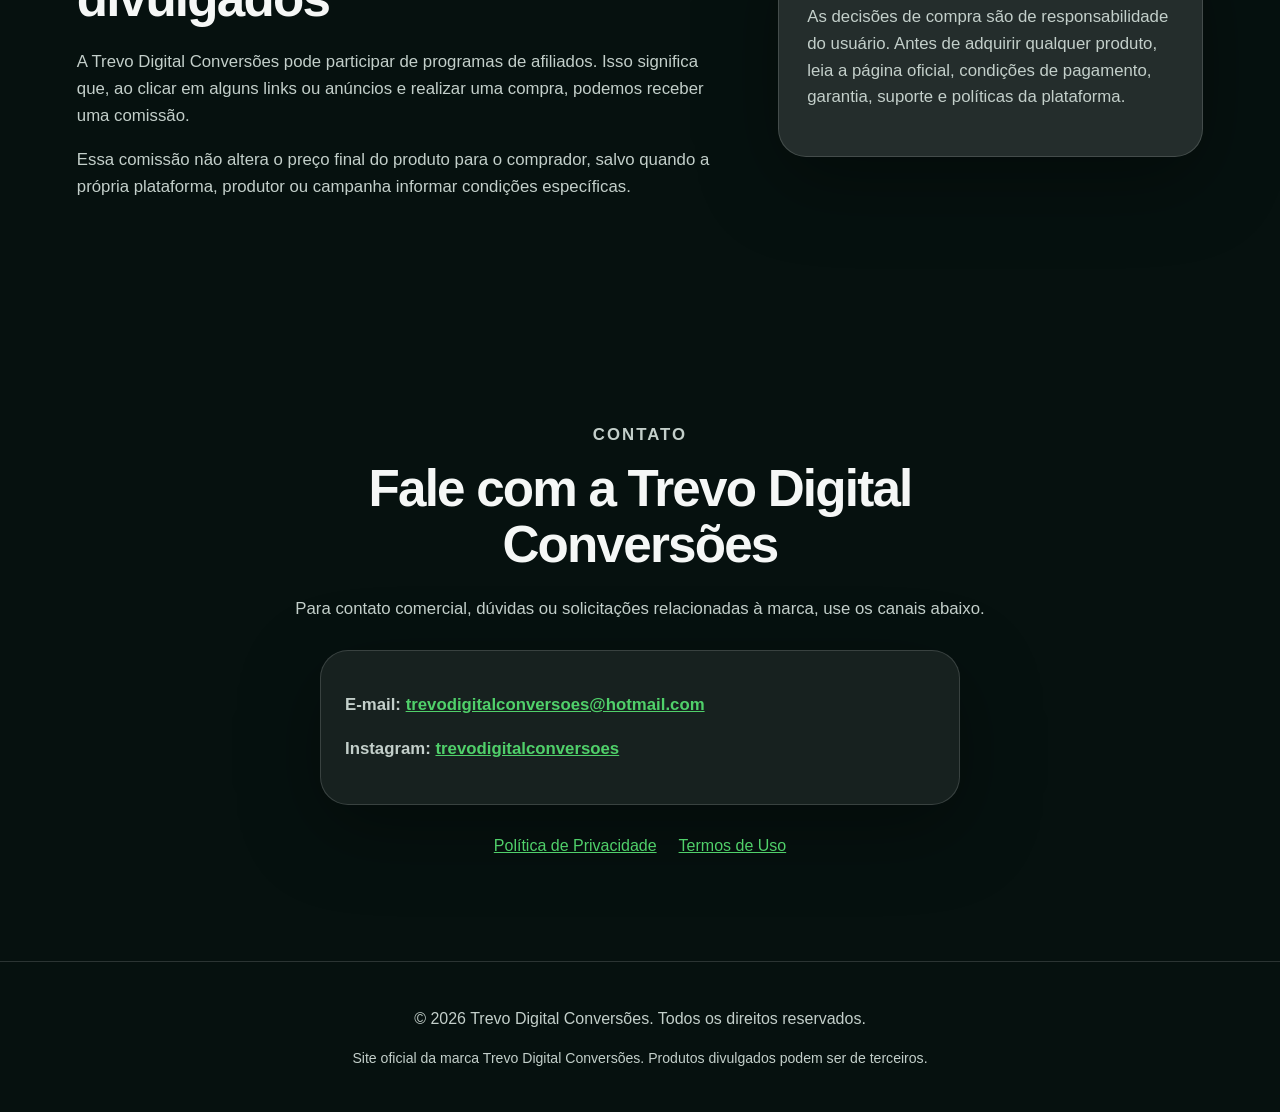
==== commit e5dc0d1a: "feat: home e catalogo passam a listar 2 produtos de producao Adiciona o card de "+100 Aplicativos Ut" ====
--- a/index.html
+++ b/index.html
@@ -129,6 +129,17 @@
             <a class="button secondary" href="produtos/fotografia-presets-lightroom/">Conhecer o produto</a>
           </div>
         </article>
+
+        <article class="product-card">
+          <a class="product-card-image" href="produtos/100-aplicativos-uteis/" aria-hidden="true" tabindex="-1">
+            <img src="produtos/100-aplicativos-uteis/og-image.svg" alt="+100 Aplicativos Úteis para Produtividade Empreendedora" loading="lazy">
+          </a>
+          <div class="product-card-body">
+            <h3>+100 Aplicativos Úteis para Produtividade Empreendedora</h3>
+            <p>Uma seleção de ferramentas digitais para produtividade, organização, criação, marketing e gestão — reunida para quem quer conhecer opções úteis sem começar do zero.</p>
+            <a class="button secondary" href="produtos/100-aplicativos-uteis/">Conhecer o produto</a>
+          </div>
+        </article>
       </div>
 
       <p class="products-catalog-link"><a href="produtos/">Ver todos os produtos anunciados</a></p>
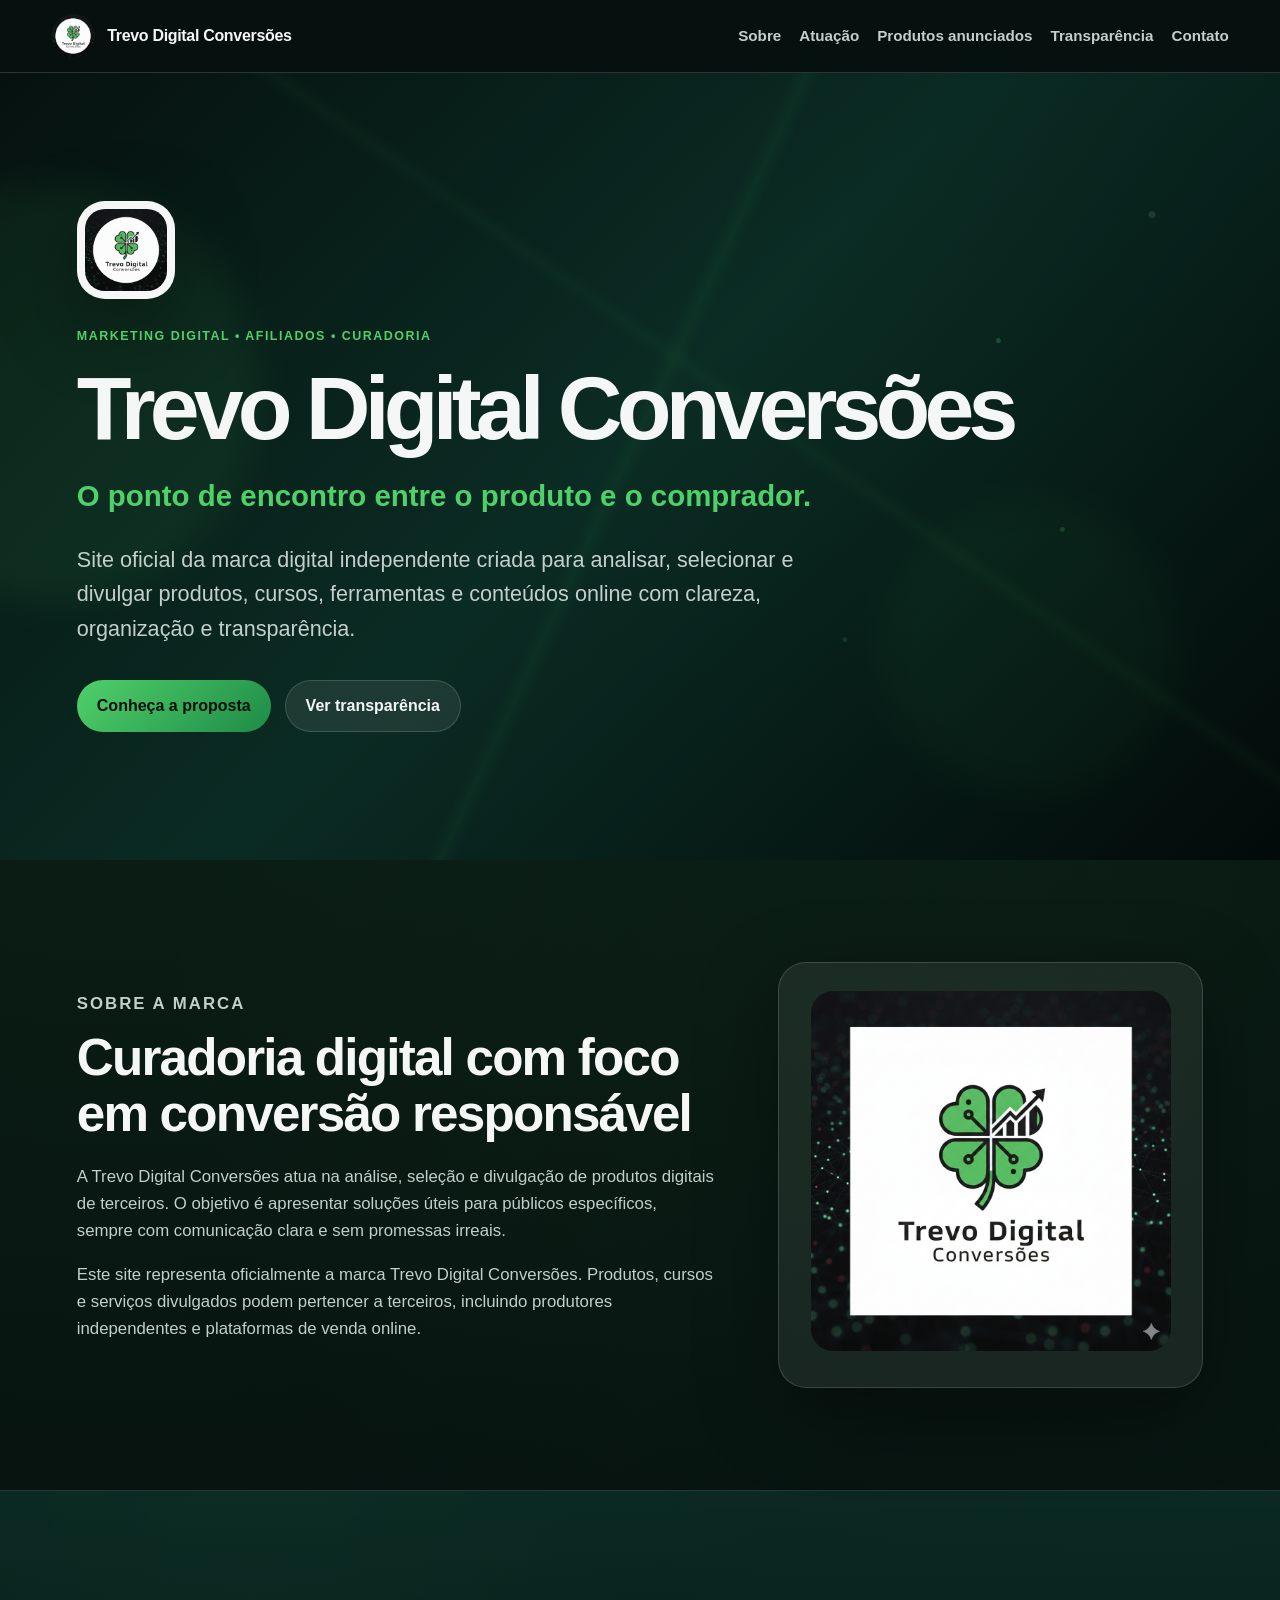
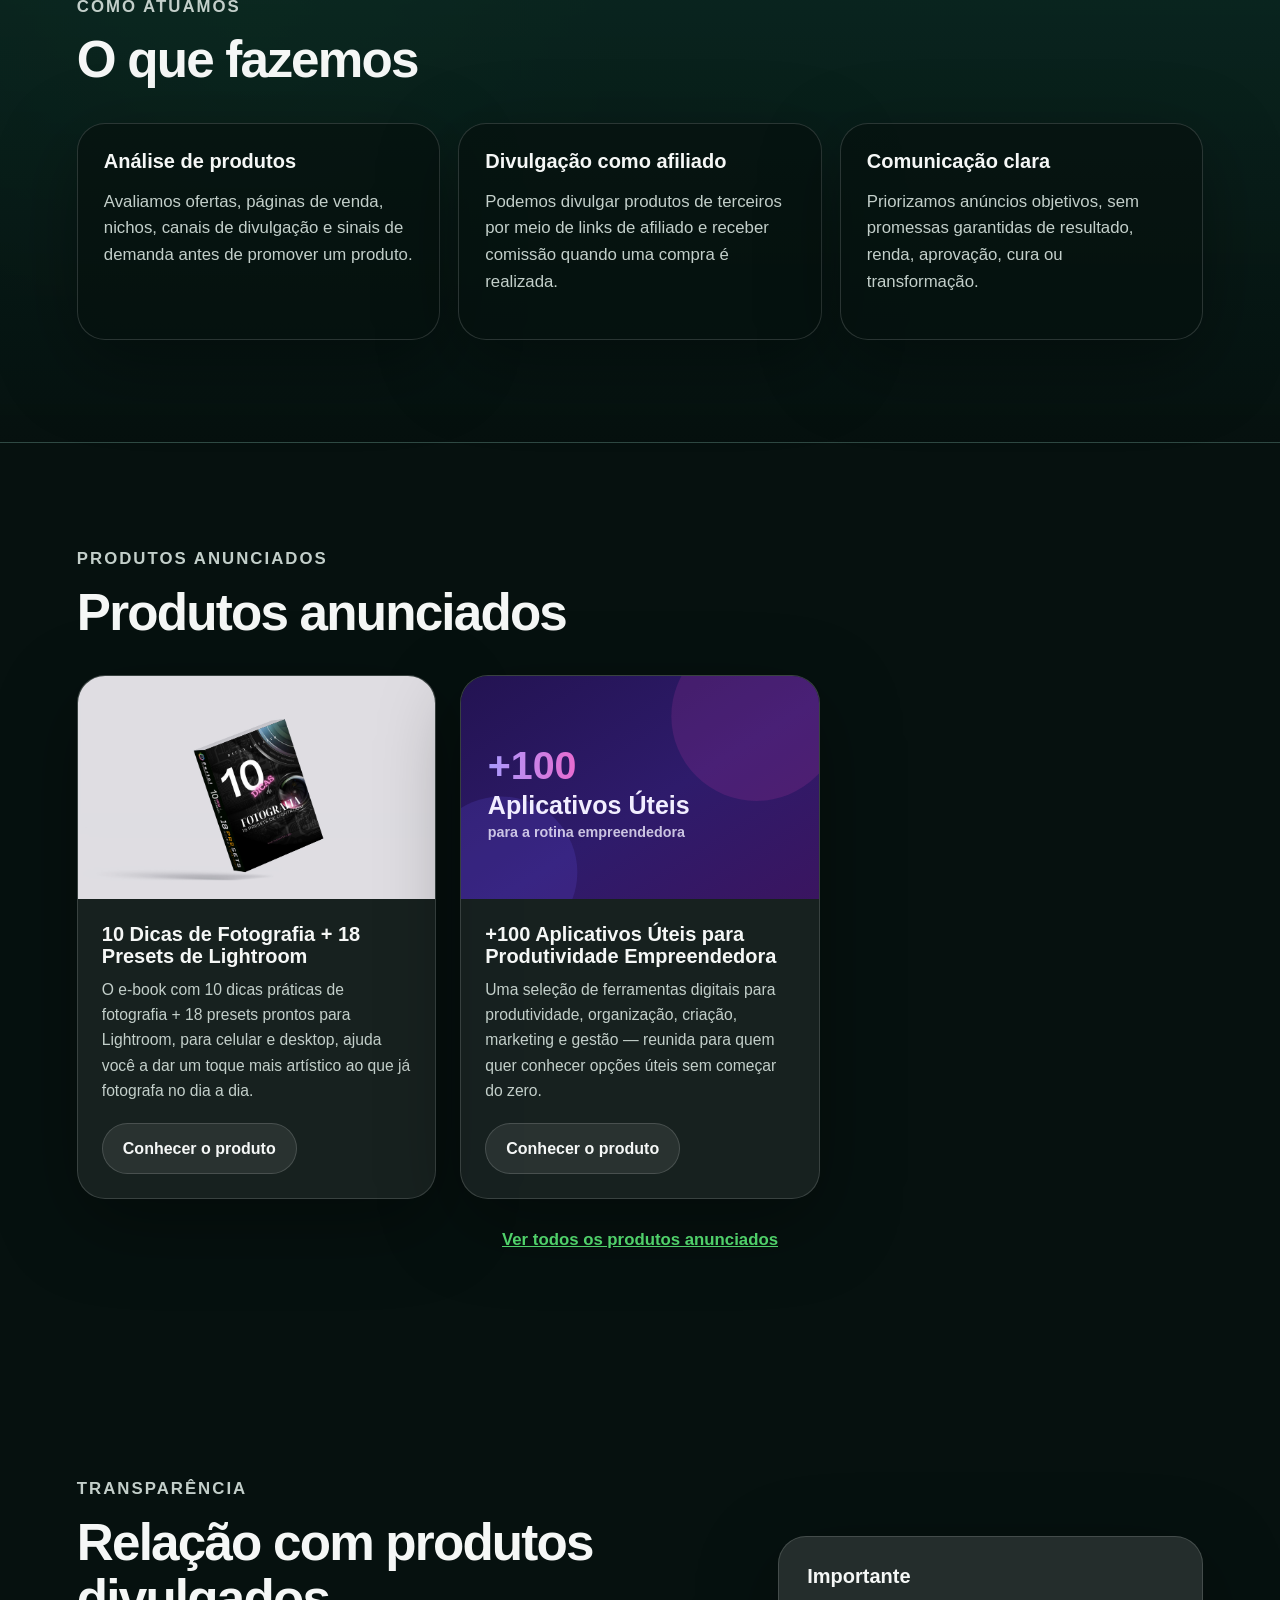
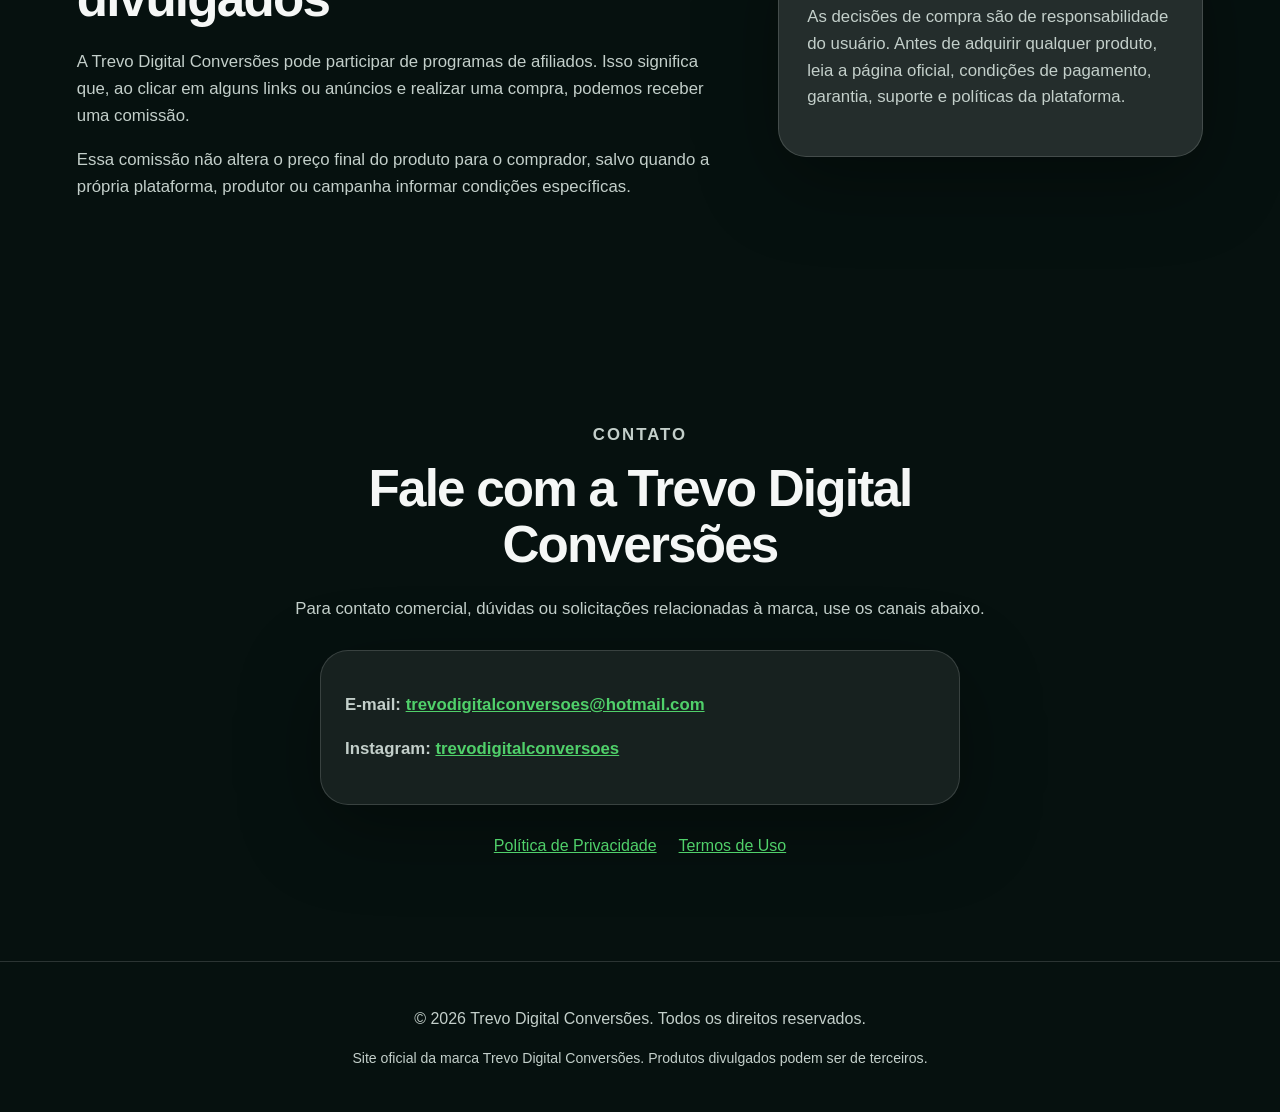
==== commit 4540bb08: "fix: substitui thumbnail de +100 Apps na home e catalogo O card de "+100 Aplicativos Uteis" usava og" ====
--- a/index.html
+++ b/index.html
@@ -132,7 +132,7 @@
 
         <article class="product-card">
           <a class="product-card-image" href="produtos/100-aplicativos-uteis/" aria-hidden="true" tabindex="-1">
-            <img src="produtos/100-aplicativos-uteis/og-image.svg" alt="+100 Aplicativos Úteis para Produtividade Empreendedora" loading="lazy">
+            <img src="assets/produtos/100-aplicativos-uteis-thumb.svg" alt="+100 Aplicativos Úteis para Produtividade Empreendedora" loading="lazy">
           </a>
           <div class="product-card-body">
             <h3>+100 Aplicativos Úteis para Produtividade Empreendedora</h3>
--- a/styles.css
+++ b/styles.css
@@ -17,6 +17,16 @@
 
 html {
   scroll-behavior: smooth;
+  /*
+   * Correcao sistemica para textos sem espacos (e-mails, URLs
+   * longas): sem isso, um token unico mais largo que o container
+   * (ex.: um endereco de e-mail em telas ~320-375px) causa overflow
+   * horizontal em vez de quebrar. overflow-wrap: anywhere so entra
+   * em acao quando a palavra realmente nao cabe -- nao afeta a
+   * quebra normal de texto com espacos, nao reduz fonte, nao esconde
+   * conteudo, sem ellipsis.
+   */
+  overflow-wrap: anywhere;
 }
 
 body {
@@ -445,6 +455,7 @@
 
 @media (max-width: 800px) {
   .site-header {
+    position: static;
     align-items: flex-start;
     flex-direction: column;
   }
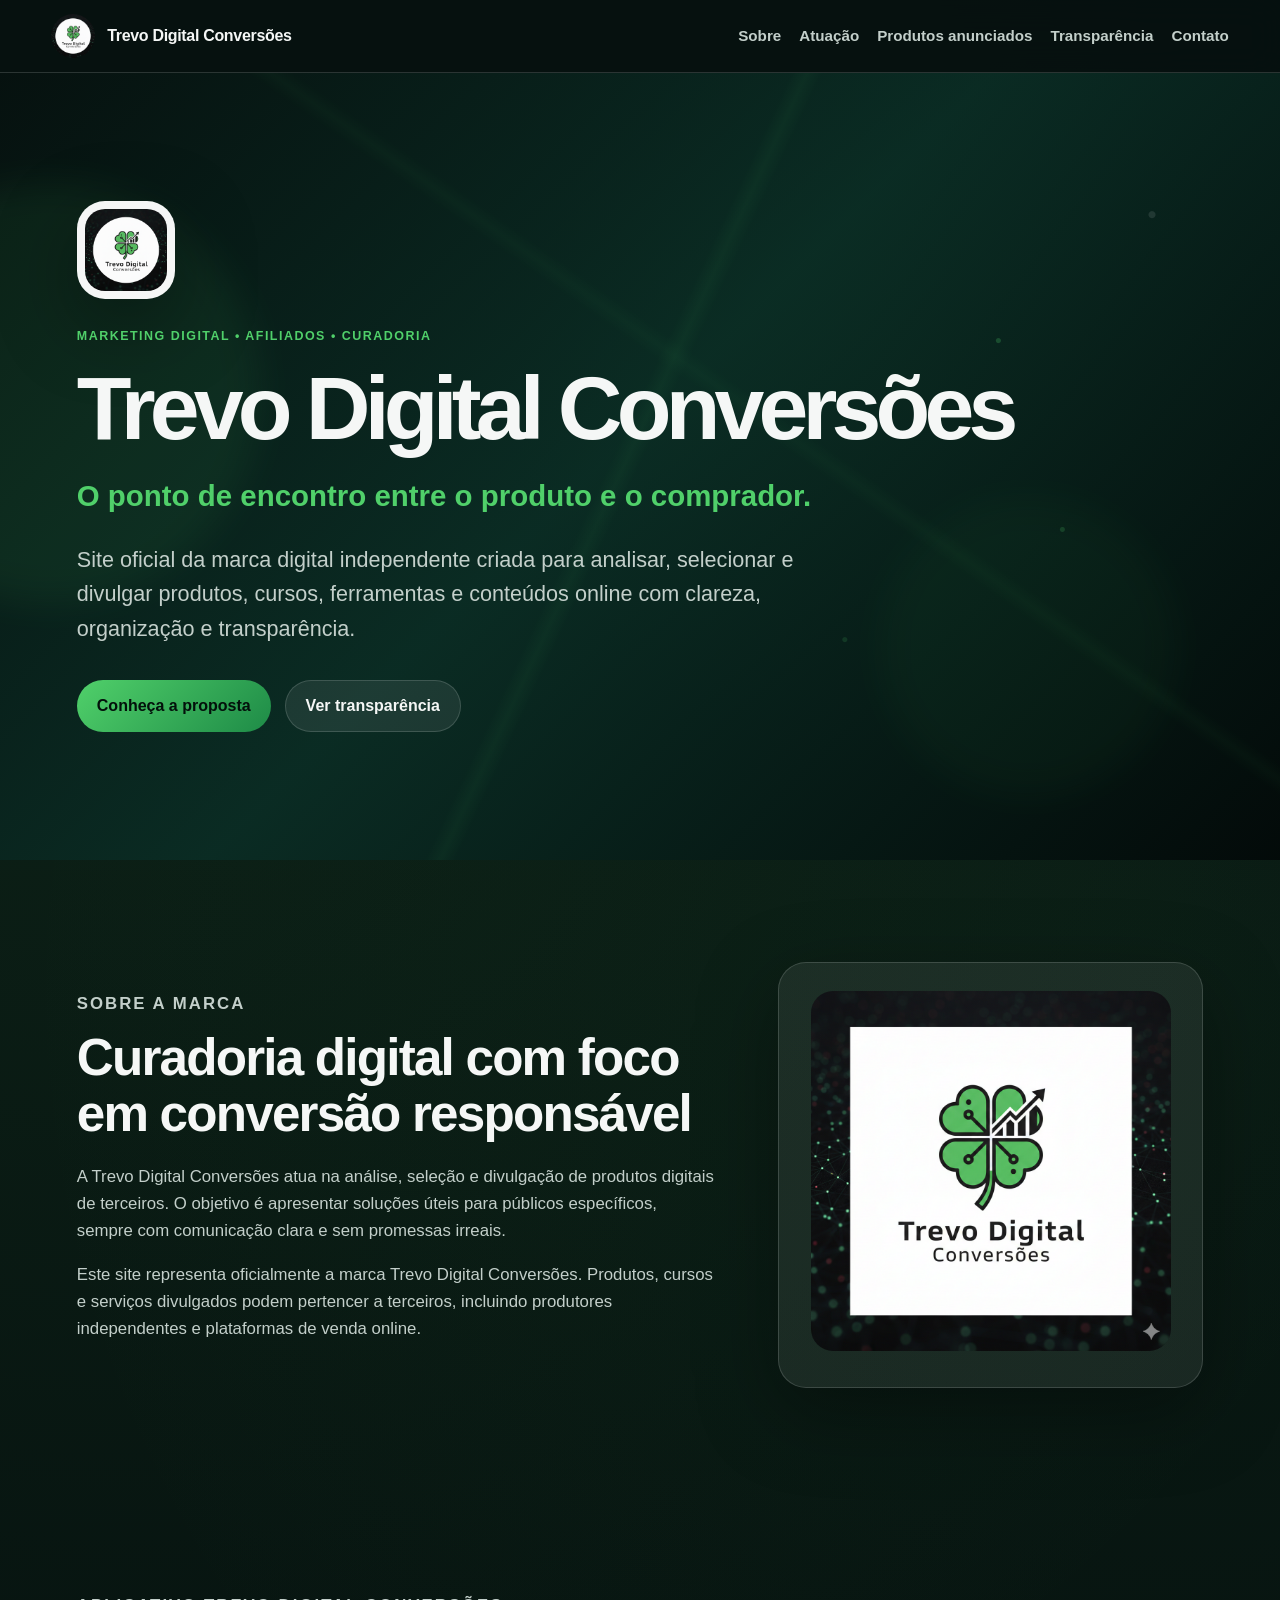
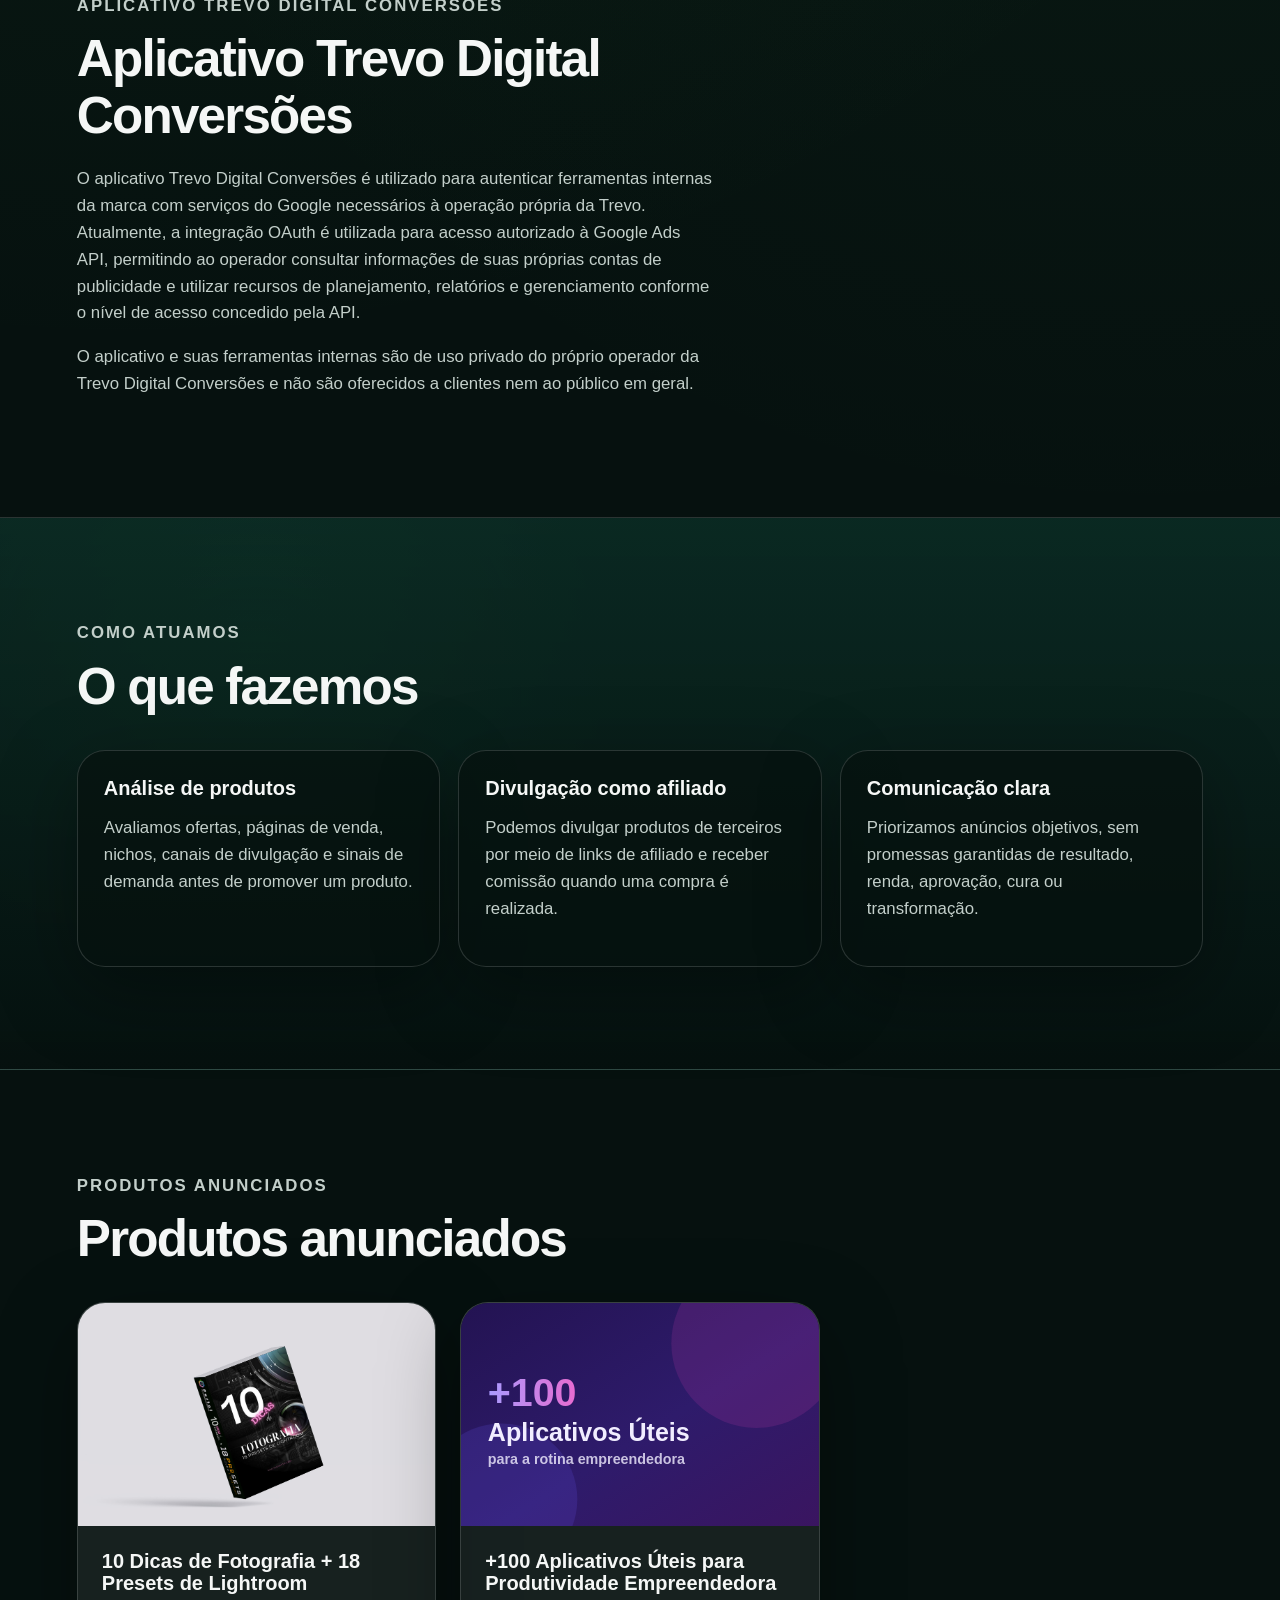
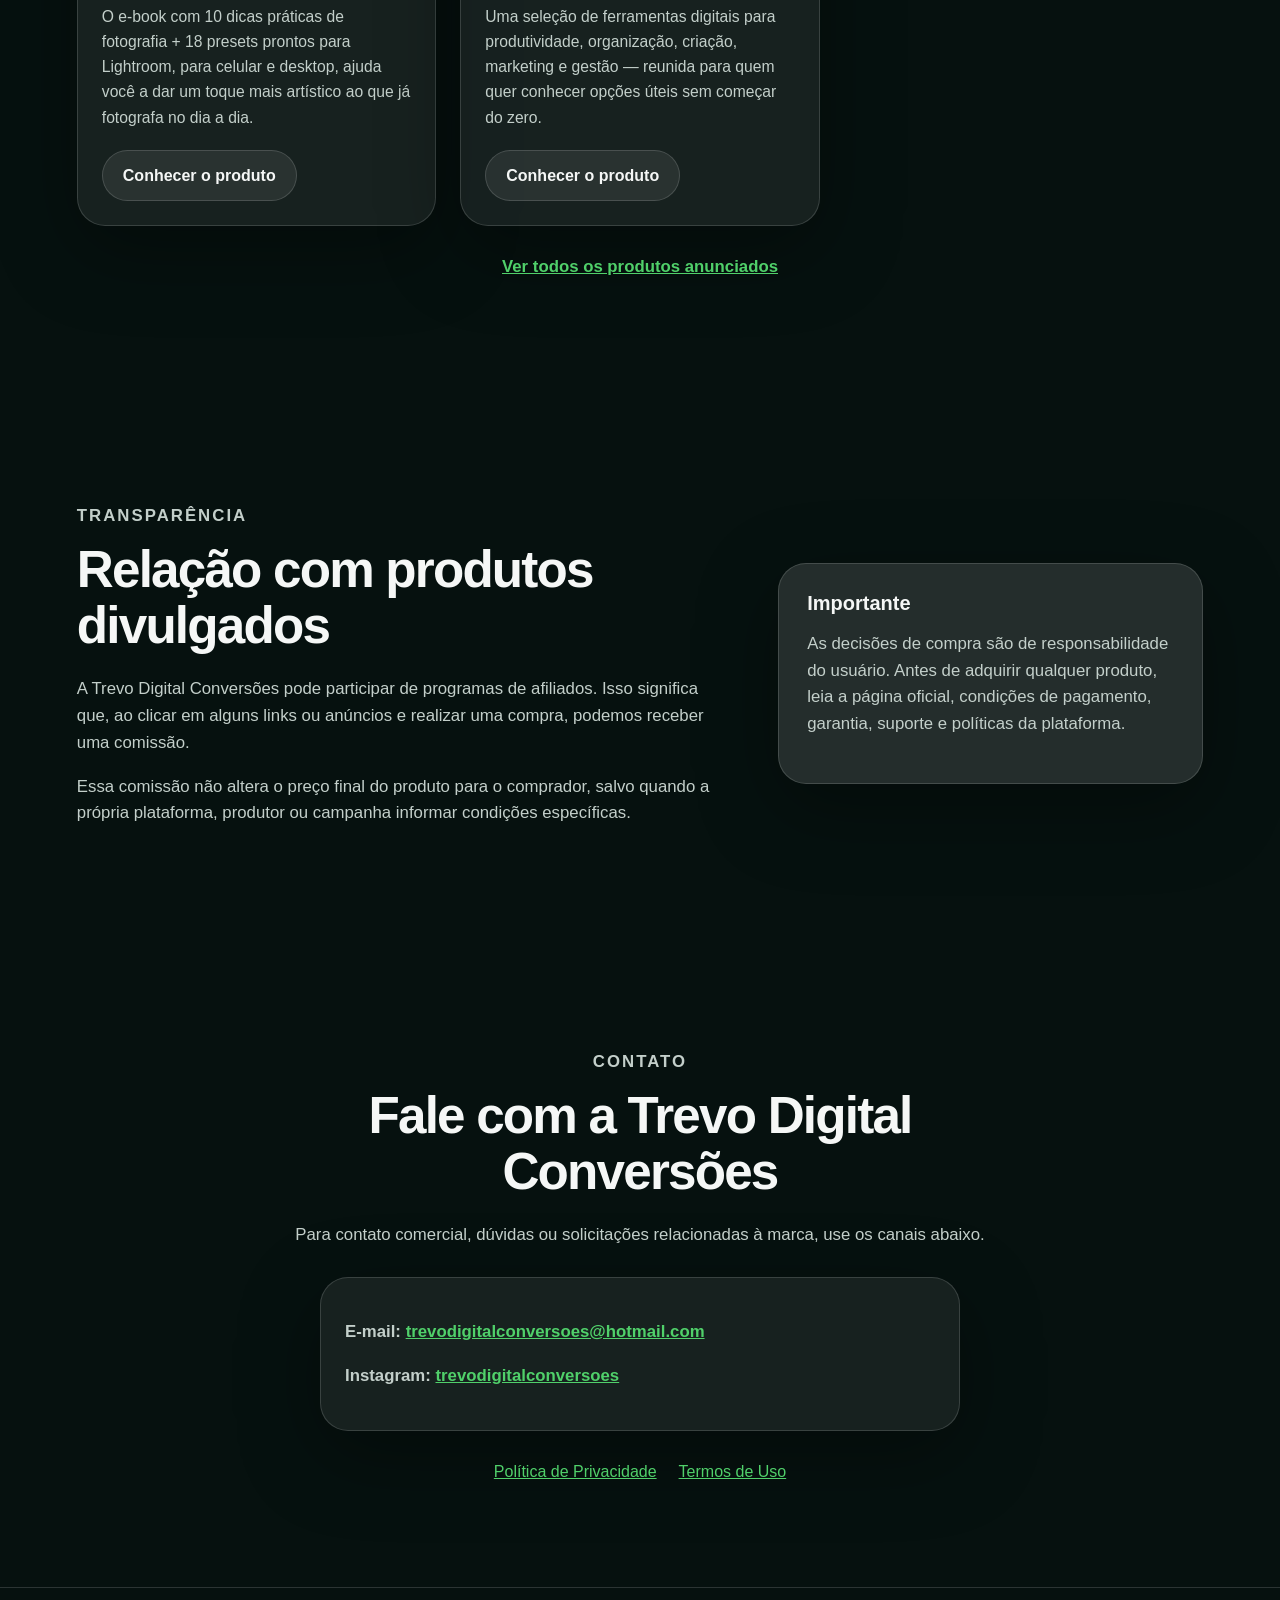
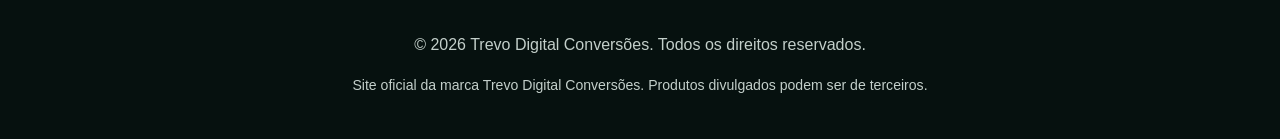
==== commit 571044d3: "Clarify Trevo OAuth app purpose for branding verification" ====
--- a/index.html
+++ b/index.html
@@ -83,6 +83,21 @@
       </div>
     </section>
 
+    <section class="section">
+      <div class="section-grid">
+        <div>
+          <p class="eyebrow">Aplicativo Trevo Digital Conversões</p>
+          <h2>Aplicativo Trevo Digital Conversões</h2>
+          <p>
+            O aplicativo Trevo Digital Conversões é utilizado para autenticar ferramentas internas da marca com serviços do Google necessários à operação própria da Trevo. Atualmente, a integração OAuth é utilizada para acesso autorizado à Google Ads API, permitindo ao operador consultar informações de suas próprias contas de publicidade e utilizar recursos de planejamento, relatórios e gerenciamento conforme o nível de acesso concedido pela API.
+          </p>
+          <p>
+            O aplicativo e suas ferramentas internas são de uso privado do próprio operador da Trevo Digital Conversões e não são oferecidos a clientes nem ao público em geral.
+          </p>
+        </div>
+      </div>
+    </section>
+
     <section id="atuacao" class="section section-dark">
       <p class="eyebrow">Como atuamos</p>
       <h2>O que fazemos</h2>
